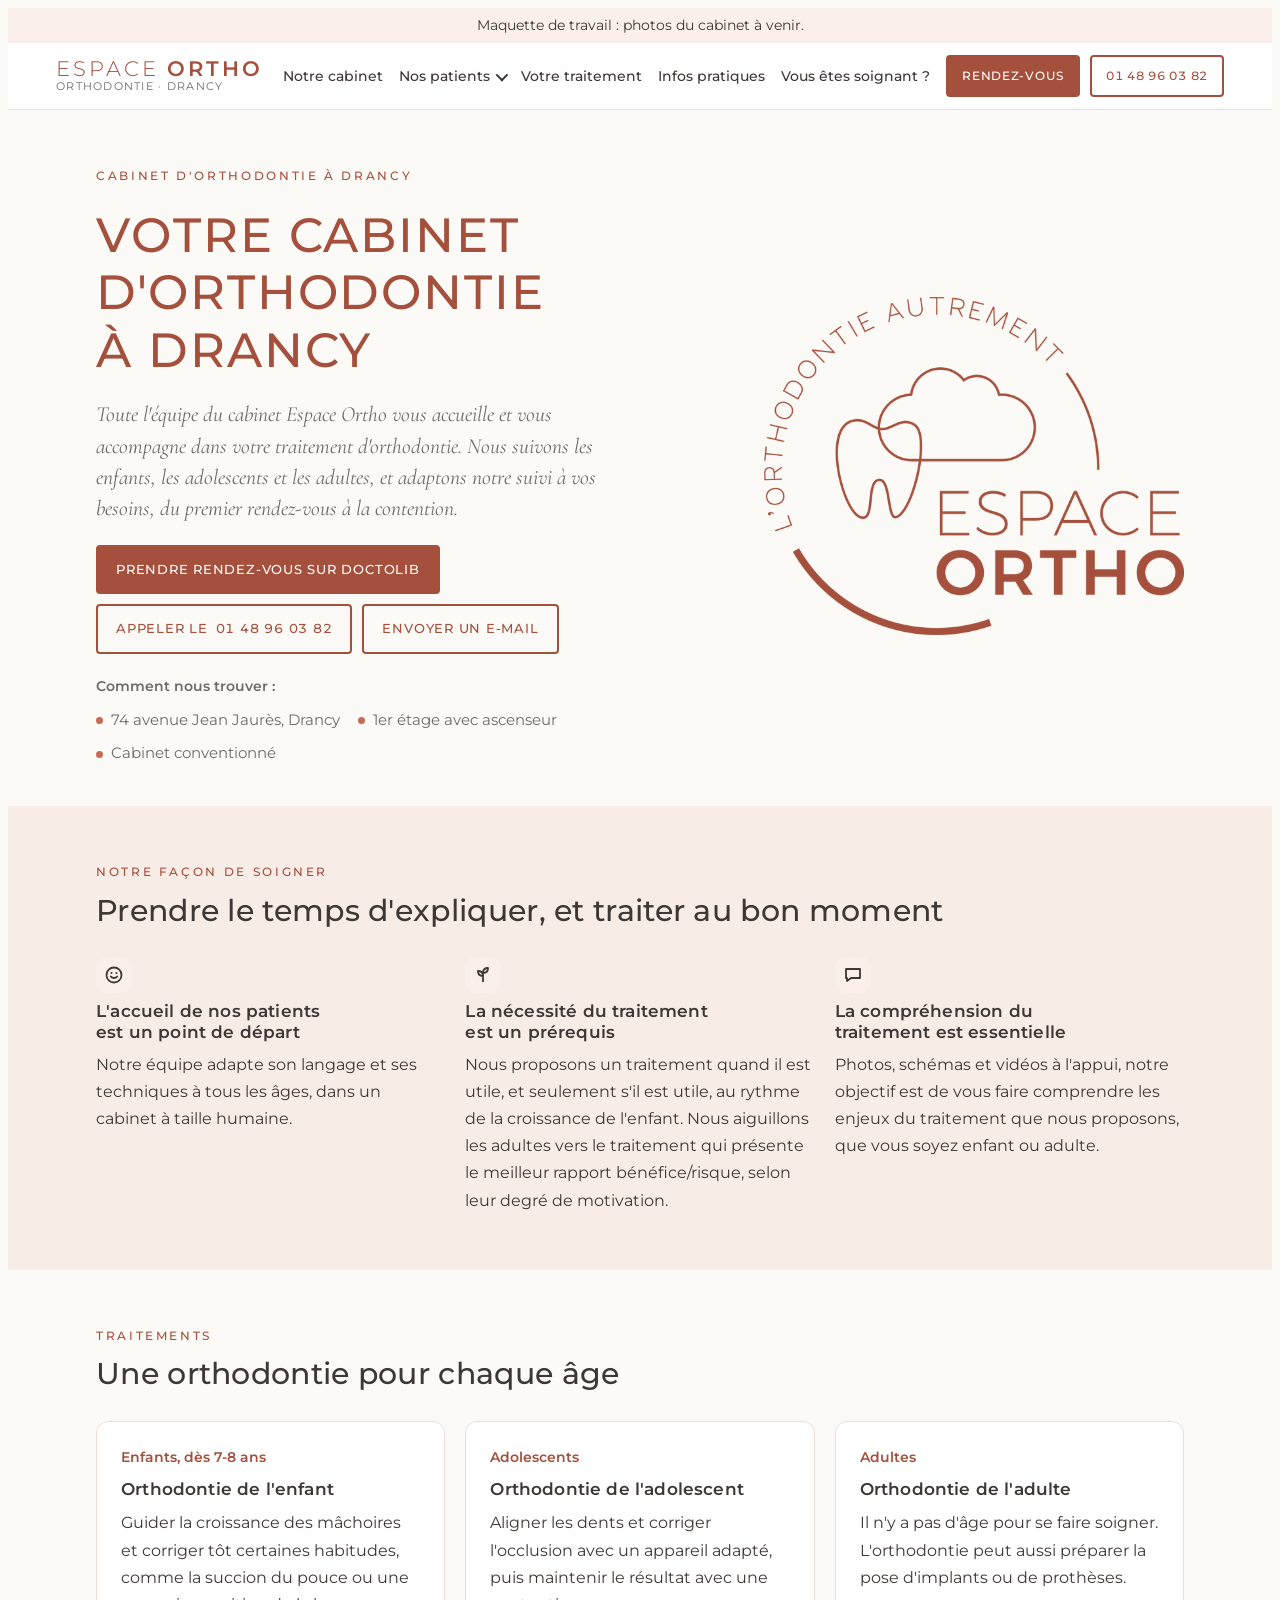
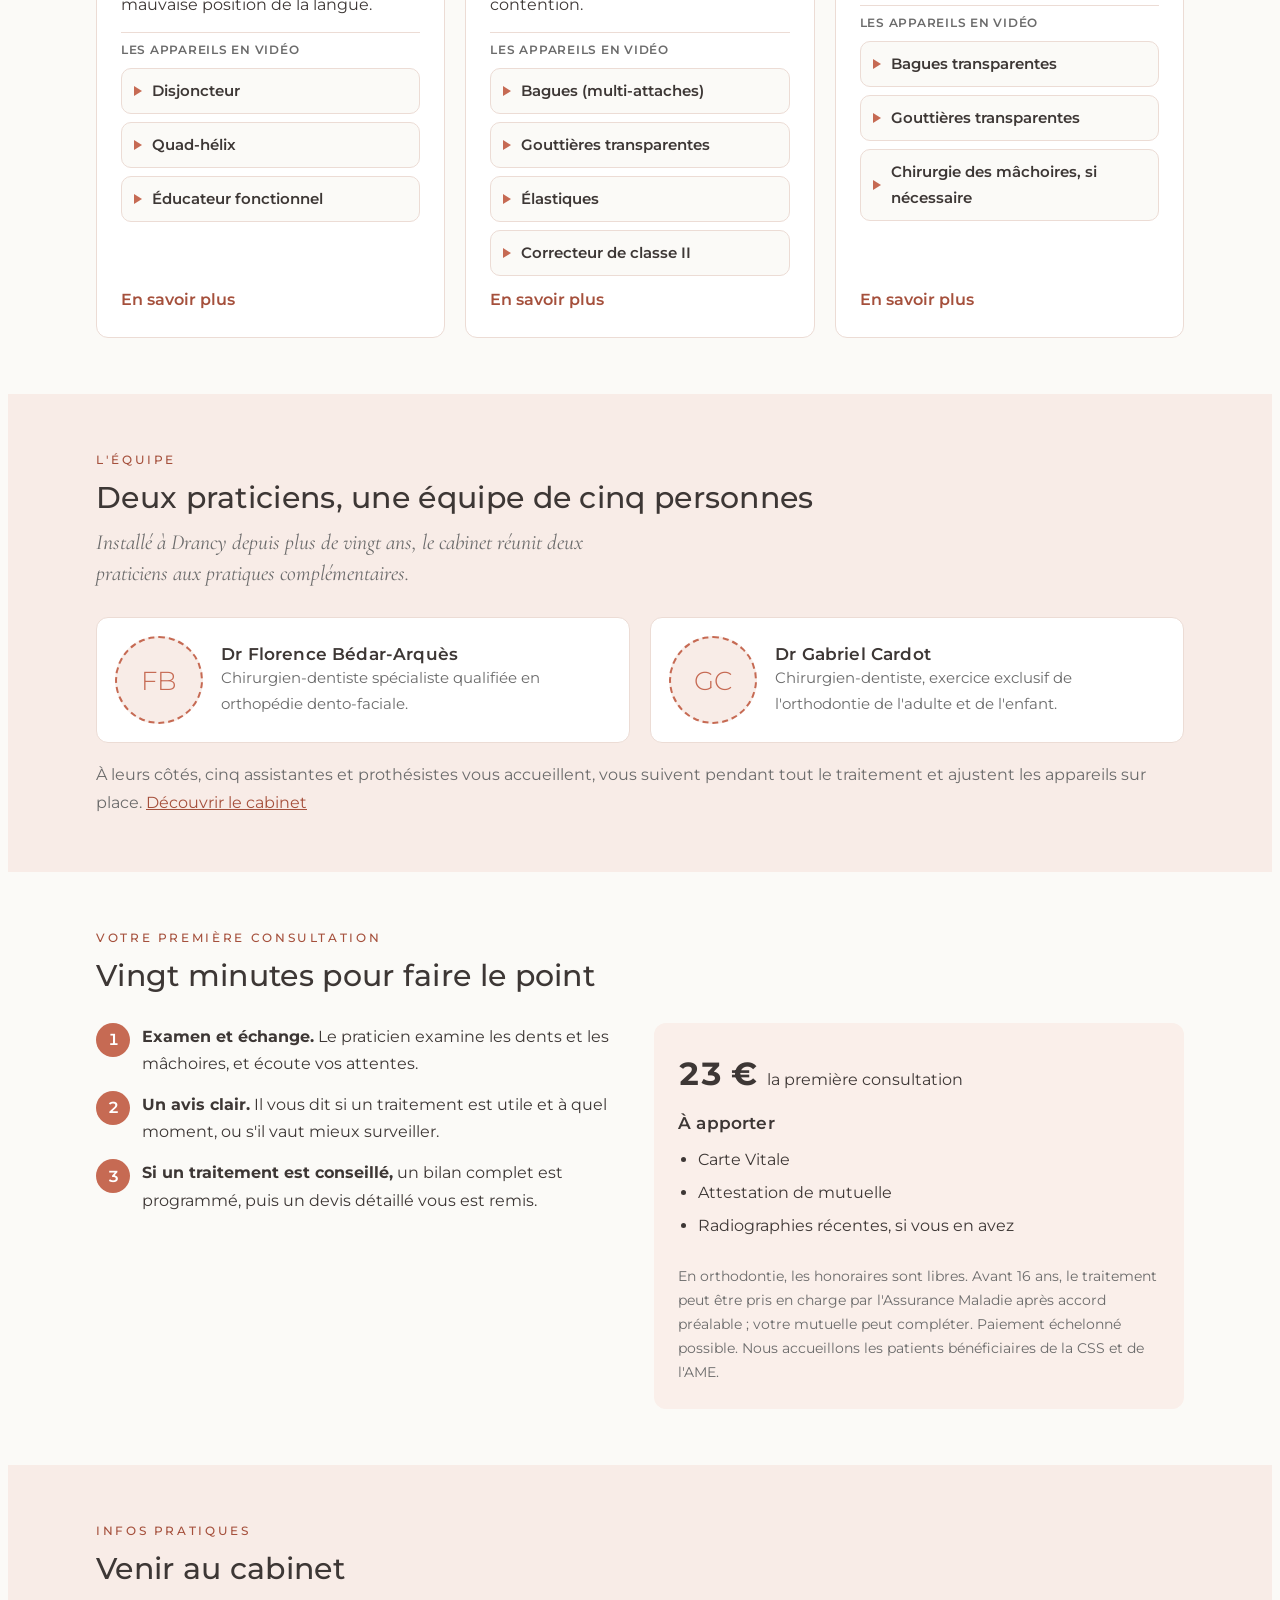
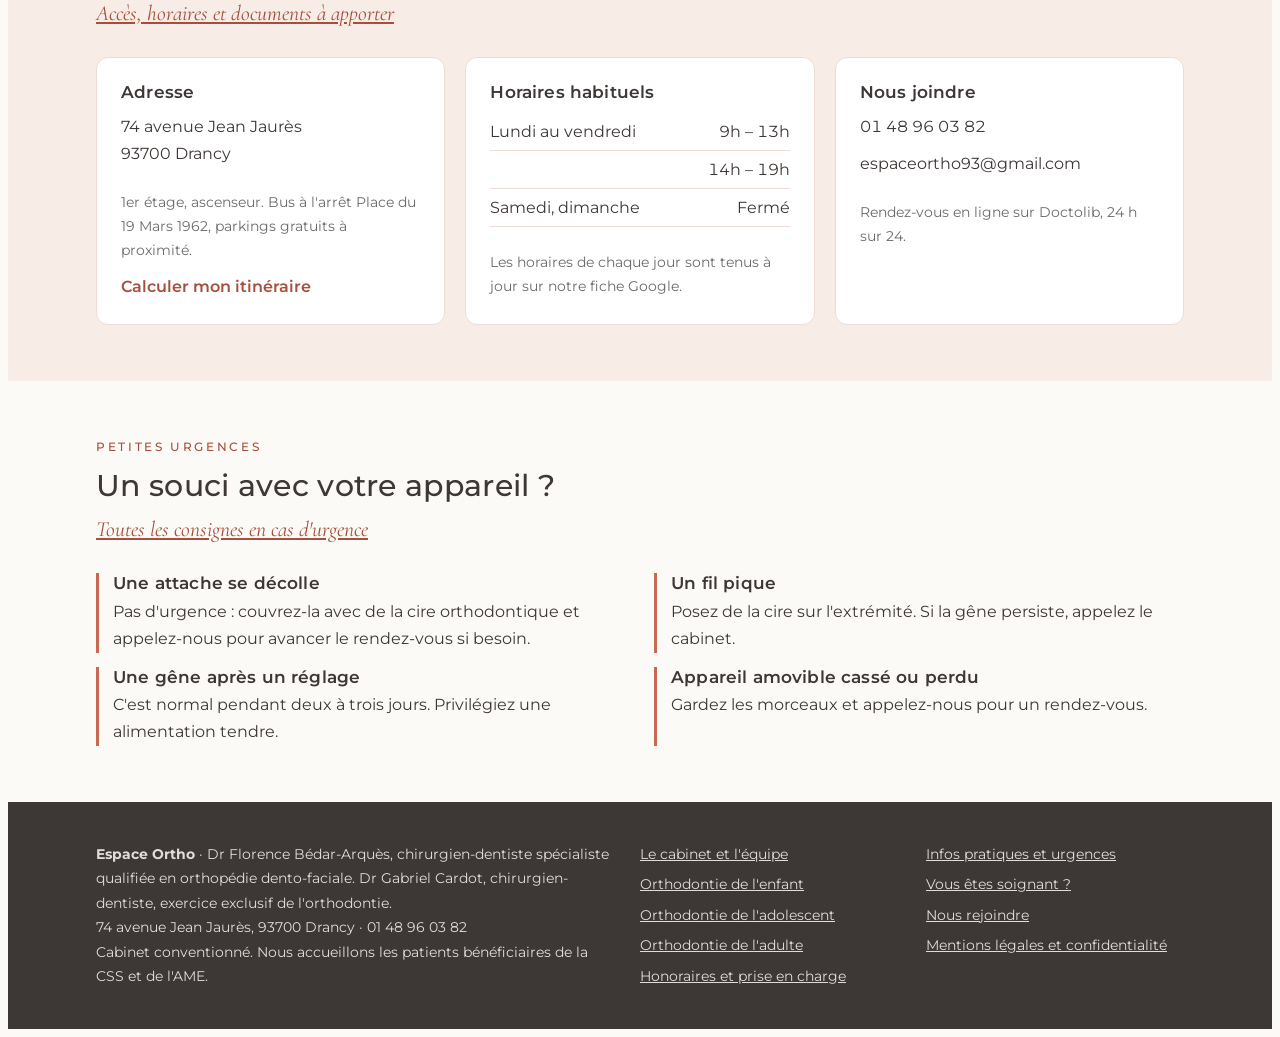
==== index.html @ e3745cfd "Accueil sans aplat de couleur, logo en teinte d'accent Co-Authored-By: Claude Opus 5.5 <noreply@anth" ====
<!doctype html>
<html lang="fr">
<head>
<meta charset="utf-8">
<meta name="robots" content="noindex">
<meta name="viewport" content="width=device-width, initial-scale=1, viewport-fit=cover">
<title>Espace Ortho Drancy</title>
<meta name="claude:viewport-fit-sides" content="cover">
<meta name="description" content="Espace Ortho, cabinet d'orthodontie familial à Drancy : enfants, adolescents et adultes.">
<link rel="preconnect" href="https://fonts.googleapis.com"><link rel="preconnect" href="https://fonts.gstatic.com" crossorigin><link rel="stylesheet" href="https://fonts.googleapis.com/css2?family=Montserrat:wght@300;400;500;600&family=Cormorant+Garamond:ital,wght@0,500;1,400;1,500&display=swap">
<link rel="stylesheet" href="style.css?v=202611261737">
<div class="proto">Maquette de travail : photos du cabinet à venir.</div>
<header class="site">
  <div class="wrap">
    <a class="brand" href="index.html" aria-label="Espace Ortho, accueil"><span class="wordmark"><span class="wm1">Espace</span> <span class="wm2">Ortho</span></span><small>Orthodontie · Drancy</small></a>
    <nav class="main" aria-label="Navigation principale"><a href="cabinet.html">Notre cabinet</a><details class="dd"><summary>Nos patients</summary><div class="dd-menu"><a href="enfants.html">Enfants</a><a href="adolescents.html">Adolescents</a><a href="adultes.html">Adultes</a></div></details><a href="votre-traitement.html">Votre traitement</a><a href="infos-pratiques.html">Infos pratiques</a><a href="correspondants.html">Vous êtes soignant ?</a></nav>
    <div class="actions">
      <a class="btn primary sm" href="https://www.doctolib.fr/orthodontiste/drancy/florence-bedar-arques" target="_blank" rel="noopener">Rendez-vous</a>
      <a class="btn ghost sm" href="tel:+33148960382"><span class="num">01 48 96 03 82</span></a>
    </div>
    <details class="burger"><summary aria-label="Menu">Menu</summary><nav aria-label="Menu mobile"><a href="cabinet.html">Notre cabinet</a><span class="mgroup">Nos patients</span><a href="enfants.html" class="msub">Enfants</a><a href="adolescents.html" class="msub">Adolescents</a><a href="adultes.html" class="msub">Adultes</a><a href="votre-traitement.html">Votre traitement</a><a href="infos-pratiques.html">Infos pratiques</a><a href="correspondants.html">Vous êtes soignant ?</a></nav></details>
  </div>
</header>
<div class="mobilebar">
  <a class="btn primary sm" href="https://www.doctolib.fr/orthodontiste/drancy/florence-bedar-arques" target="_blank" rel="noopener">Rendez-vous</a>
  <a class="btn ghost sm" href="tel:+33148960382">Appeler</a>
  <a class="btn ghost sm" href="mailto:espaceortho93@gmail.com">E-mail</a>
</div>
<main id="accueil">
  <section class="hero">
    <div class="wrap">
      <div class="hero-text">
        <span class="eyebrow">Cabinet d'orthodontie à Drancy</span>
        <h1>Votre cabinet d'orthodontie à Drancy</h1>
        <p class="lead">Toute l'équipe du cabinet Espace Ortho vous accueille et vous accompagne dans votre traitement d'orthodontie. Nous suivons les enfants, les adolescents et les adultes, et adaptons notre suivi à vos besoins, du premier rendez-vous à la contention.</p>
        <div class="actions">
          <a class="btn primary" href="https://www.doctolib.fr/orthodontiste/drancy/florence-bedar-arques" target="_blank" rel="noopener">Prendre rendez-vous sur Doctolib</a>
          <a class="btn ghost" href="tel:+33148960382">Appeler le <span class="num">01 48 96 03 82</span></a>
          <a class="btn ghost" href="mailto:espaceortho93@gmail.com">Envoyer un e-mail</a>
        </div>
        <p class="facts-label">Comment nous trouver :</p>
        <ul class="facts">
          <li>74 avenue Jean Jaurès, Drancy</li>
          <li>1er étage avec ascenseur</li>
          <li>Cabinet conventionné</li>
        </ul>
      </div>
      <div class="hero-logo" role="img" aria-label="Logo Espace Ortho, l'orthodontie autrement"></div>
    </div>
  </section>

  <section class="band tint" id="cabinet">
    <div class="wrap">
      <div class="head">
        <span class="eyebrow">Notre façon de soigner</span>
        <h2>Prendre le temps d'expliquer, et traiter au bon moment</h2>
      </div>
      <div class="grid3">
        <div class="point">
          <div class="mark" aria-hidden="true"><svg width="20" height="20" viewBox="0 0 20 20"><circle cx="10" cy="10" r="7.5" fill="none" stroke="currentColor" stroke-width="1.8"/><path d="M6.8 11.5c1.6 2 4.8 2 6.4 0" fill="none" stroke="currentColor" stroke-width="1.8" stroke-linecap="round"/><circle cx="7.5" cy="8" r="1" fill="currentColor"/><circle cx="12.5" cy="8" r="1" fill="currentColor"/></svg></div>
          <h3>L'accueil de nos patients est un point de départ</h3>
          <p>Notre équipe adapte son langage et ses techniques à tous les âges, dans un cabinet à taille humaine.</p>
        </div>
        <div class="point">
          <div class="mark" aria-hidden="true"><svg width="20" height="20" viewBox="0 0 20 20"><path d="M10 17V8M10 8c0-3 2-5 5-5 0 3-2 5-5 5zM10 11c0-3-2-5-5-5 0 3 2 5 5 5z" fill="none" stroke="currentColor" stroke-width="1.8" stroke-linejoin="round"/></svg></div>
          <h3>La nécessité du traitement est un prérequis</h3>
          <p>Nous proposons un traitement quand il est utile, et seulement s'il est utile, au rythme de la croissance de l'enfant. Nous aiguillons les adultes vers le traitement qui présente le meilleur rapport bénéfice/risque, selon leur degré de motivation.</p>
        </div>
        <div class="point">
          <div class="mark" aria-hidden="true"><svg width="20" height="20" viewBox="0 0 20 20"><path d="M3 4h14v9H8l-4 3v-3H3z" fill="none" stroke="currentColor" stroke-width="1.8" stroke-linejoin="round"/></svg></div>
          <h3>La compréhension du traitement est essentielle</h3>
          <p>Photos, schémas et vidéos à l'appui, notre objectif est de vous faire comprendre les enjeux du traitement que nous proposons, que vous soyez enfant ou adulte.</p>
        </div>
      </div>
    </div>
  </section>

  <section class="band" id="traitements">
    <div class="wrap">
      <div class="head">
        <span class="eyebrow">Traitements</span>
        <h2>Une orthodontie pour chaque âge</h2>
      </div>
      <div class="grid3">
        <article class="card">
          <span class="age">Enfants, dès 7-8 ans</span>
          <h3>Orthodontie de l'enfant</h3>
          <p>Guider la croissance des mâchoires et corriger tôt certaines habitudes, comme la succion du pouce ou une mauvaise position de la langue.</p>
          <div class="devices">
            <span class="dev-label">Les appareils en vidéo</span>
            <details><summary>Disjoncteur</summary><div class="dev-body"><p>Fixé sur les molaires, il élargit la mâchoire supérieure en quelques semaines d'activation, puis reste en place quelques mois pour stabiliser le résultat.</p><a class="video" href="https://www.youtube.com/watch?v=HlTmbpznaSA" target="_blank" rel="noopener"><span>▶</span>Le disjoncteur</a></div></details>
            <details><summary>Quad-hélix</summary><div class="dev-body"><p>Un ressort fixé au palais qui élargit progressivement l'arcade supérieure. Plus doux qu'un disjoncteur, il est réactivé lors des rendez-vous de contrôle.</p><a class="video" href="https://www.youtube.com/watch?v=5AF26Nyr0gA" target="_blank" rel="noopener"><span>▶</span>Le quad-hélix</a></div></details>
            <details><summary>Éducateur fonctionnel</summary><div class="dev-body"><p>Une gouttière souple portée la nuit et quelques heures le jour. Elle aide à corriger la position de la langue, la respiration et la déglutition pendant la croissance.</p><a class="video" href="https://www.youtube.com/watch?v=DYmv4oxyeEY" target="_blank" rel="noopener"><span>▶</span>L'éducateur fonctionnel</a></div></details>
          </div>
          <a class="more" href="enfants.html">En savoir plus</a>
        </article>
        <article class="card">
          <span class="age">Adolescents</span>
          <h3>Orthodontie de l'adolescent</h3>
          <p>Aligner les dents et corriger l'occlusion avec un appareil adapté, puis maintenir le résultat avec une contention.</p>
          <div class="devices">
            <span class="dev-label">Les appareils en vidéo</span>
            <details><summary>Bagues (multi-attaches)</summary><div class="dev-body"><p>De petites attaches collées sur les dents, reliées par un fil changé au fil du traitement. Contrôles toutes les 5 à 8 semaines environ.</p><a class="video" href="https://www.youtube.com/watch?v=93daBy2lxCc" target="_blank" rel="noopener"><span>▶</span>La fermeture des espaces</a></div></details>
            <details><summary>Gouttières transparentes</summary><div class="dev-body"><p>Une série de gouttières sur mesure, changées régulièrement, qui déplacent les dents par petites étapes. Elles se portent environ 22 heures par jour.</p><a class="video" href="https://www.youtube.com/watch?v=yfFXcV0tWP8" target="_blank" rel="noopener"><span>▶</span>Les gouttières transparentes</a></div></details>
            <details><summary>Élastiques</summary><div class="dev-body"><p>Accrochés entre le haut et le bas, ils corrigent le décalage entre les deux mâchoires. Leur efficacité dépend du port régulier, jour et nuit.</p><a class="video" href="https://www.youtube.com/watch?v=R3udWHsPAuU" target="_blank" rel="noopener"><span>▶</span>Élastiques de classe II</a></div></details>
            <details><summary>Correcteur de classe II</summary><div class="dev-body"><p>Collé de la canine à la molaire sur chaque côté et associé à des élastiques, il recule les dents du haut pour corriger le décalage avant la pose des bagues.</p><a class="video" href="https://www.youtube.com/watch?v=mUcmUGXNcrE" target="_blank" rel="noopener"><span>▶</span>Le correcteur de classe II</a></div></details>
          </div>
          <a class="more" href="adolescents.html">En savoir plus</a>
        </article>
        <article class="card">
          <span class="age">Adultes</span>
          <h3>Orthodontie de l'adulte</h3>
          <p>Il n'y a pas d'âge pour se faire soigner. L'orthodontie peut aussi préparer la pose d'implants ou de prothèses.</p>
          <div class="devices">
            <span class="dev-label">Les appareils en vidéo</span>
            <details><summary>Bagues transparentes</summary><div class="dev-body"><p>Des attaches en céramique de la couleur des dents, qui fonctionnent comme des bagues classiques en restant discrètes.</p></div></details>
            <details><summary>Gouttières transparentes</summary><div class="dev-body"><p>Quasi invisibles et amovibles pour manger et se brosser les dents. Elles demandent un port rigoureux, environ 22 heures par jour.</p><a class="video" href="https://www.youtube.com/watch?v=yfFXcV0tWP8" target="_blank" rel="noopener"><span>▶</span>Les gouttières transparentes</a></div></details>
            <details><summary>Chirurgie des mâchoires, si nécessaire</summary><div class="dev-body"><p>Quand le décalage entre les mâchoires est important, l'orthodontie prépare puis termine une intervention réalisée par un chirurgien maxillo-facial.</p><div class="vlist"><a class="video sm" href="https://www.youtube.com/watch?v=cr2JaoZwcfk" target="_blank" rel="noopener"><span>▶</span>Avancée mandibulaire</a><a class="video sm" href="https://www.youtube.com/watch?v=8cdRQP7-sz0" target="_blank" rel="noopener"><span>▶</span>Chirurgie bimaxillaire</a><a class="video sm" href="https://www.youtube.com/watch?v=vhm1_tz10oI" target="_blank" rel="noopener"><span>▶</span>Disjonction chirurgicale</a></div></div></details>
          </div>
          <a class="more" href="adultes.html">En savoir plus</a>
        </article>
      </div>
    </div>
  </section>

  <section class="band tint">
    <div class="wrap">
      <div class="head">
        <span class="eyebrow">L'équipe</span>
        <h2>Deux praticiens, une équipe de cinq personnes</h2>
        <p class="lead">Installé à Drancy depuis plus de vingt ans, le cabinet réunit deux praticiens aux pratiques complémentaires.</p>
      </div>
      <div class="team">
        <div class="person">
          <div class="portrait" aria-hidden="true">FB</div>
          <div>
            <h3>Dr Florence Bédar-Arquès</h3>
            <p>Chirurgien-dentiste spécialiste qualifiée en orthopédie dento-faciale.</p>
          </div>
        </div>
        <div class="person">
          <div class="portrait" aria-hidden="true">GC</div>
          <div>
            <h3>Dr Gabriel Cardot</h3>
            <p>Chirurgien-dentiste, exercice exclusif de l'orthodontie de l'adulte et de l'enfant.</p>
          </div>
        </div>
      </div>
      <p class="team-note">À leurs côtés, cinq assistantes et prothésistes vous accueillent, vous suivent pendant tout le traitement et ajustent les appareils sur place. <a href="cabinet.html">Découvrir le cabinet</a></p>
    </div>
  </section>

  <section class="band" id="consultation">
    <div class="wrap">
      <div class="head">
        <span class="eyebrow">Votre première consultation</span>
        <h2>Vingt minutes pour faire le point</h2>
      </div>
      <div class="consult">
        <ol class="steps">
          <li><span>1</span><p><strong>Examen et échange.</strong> Le praticien examine les dents et les mâchoires, et écoute vos attentes.</p></li>
          <li><span>2</span><p><strong>Un avis clair.</strong> Il vous dit si un traitement est utile et à quel moment, ou s'il vaut mieux surveiller.</p></li>
          <li><span>3</span><p><strong>Si un traitement est conseillé,</strong> un bilan complet est programmé, puis un devis détaillé vous est remis.</p></li>
        </ol>
        <div class="bring">
          <div class="price"><strong>23 €</strong><span>la première consultation</span></div>
          <h3>À apporter</h3>
          <ul>
            <li>Carte Vitale</li>
            <li>Attestation de mutuelle</li>
            <li>Radiographies récentes, si vous en avez</li>
          </ul>
          <p class="small">En orthodontie, les honoraires sont libres. Avant 16 ans, le traitement peut être pris en charge par l'Assurance Maladie après accord préalable ; votre mutuelle peut compléter. Paiement échelonné possible. Nous accueillons les patients bénéficiaires de la CSS et de l'AME.</p>
        </div>
      </div>
    </div>
  </section>

  <section class="band tint" id="pratique">
    <div class="wrap">
      <div class="head">
        <span class="eyebrow">Infos pratiques</span>
        <h2>Venir au cabinet</h2><p class="lead"><a href="infos-pratiques.html">Accès, horaires et documents à apporter</a></p>
      </div>
      <div class="info">
        <div class="card">
          <h3>Adresse</h3>
          <p>74 avenue Jean Jaurès<br>93700 Drancy</p>
          <p class="small">1er étage, ascenseur. Bus à l'arrêt Place du 19 Mars 1962, parkings gratuits à proximité.</p>
          <a class="more" href="https://www.google.com/maps/dir/?api=1&destination=74+avenue+Jean+Jaur%C3%A8s+93700+Drancy" target="_blank" rel="noopener">Calculer mon itinéraire</a>
        </div>
        <div class="card">
          <h3>Horaires habituels</h3>
          <table class="hours">
            <tr><td>Lundi au vendredi</td><td>9h – 13h</td></tr>
            <tr><td></td><td>14h – 19h</td></tr>
            <tr><td>Samedi, dimanche</td><td>Fermé</td></tr>
          </table>
          <p class="small">Les horaires de chaque jour sont tenus à jour sur notre fiche Google.</p>
        </div>
        <div class="card">
          <h3>Nous joindre</h3>
          <p class="num" style="font-variant-numeric:tabular-nums">01 48 96 03 82</p>
          <p>espaceortho93@gmail.com</p>
          <p class="small">Rendez-vous en ligne sur Doctolib, 24 h sur 24.</p>
        </div>
      </div>
    </div>
  </section>

  <section class="band" id="urgences">
    <div class="wrap">
      <div class="head">
        <span class="eyebrow">Petites urgences</span>
        <h2>Un souci avec votre appareil ?</h2><p class="lead"><a href="infos-pratiques.html#urgences">Toutes les consignes en cas d'urgence</a></p>
      </div>
      <div class="urg">
        <div><h3>Une attache se décolle</h3><p>Pas d'urgence : couvrez-la avec de la cire orthodontique et appelez-nous pour avancer le rendez-vous si besoin.</p></div>
        <div><h3>Un fil pique</h3><p>Posez de la cire sur l'extrémité. Si la gêne persiste, appelez le cabinet.</p></div>
        <div><h3>Une gêne après un réglage</h3><p>C'est normal pendant deux à trois jours. Privilégiez une alimentation tendre.</p></div>
        <div><h3>Appareil amovible cassé ou perdu</h3><p>Gardez les morceaux et appelez-nous pour un rendez-vous.</p></div>
      </div>
    </div>
  </section>
</main>
<footer>
  <div class="wrap">
    <div>
      <p><strong>Espace Ortho</strong> · Dr Florence Bédar-Arquès, chirurgien-dentiste spécialiste qualifiée en orthopédie dento-faciale. Dr Gabriel Cardot, chirurgien-dentiste, exercice exclusif de l'orthodontie.</p>
      <p>74 avenue Jean Jaurès, 93700 Drancy · 01 48 96 03 82</p>
      <p>Cabinet conventionné. Nous accueillons les patients bénéficiaires de la CSS et de l'AME.</p>
    </div>
    <ul>
      <li><a href="cabinet.html">Le cabinet et l'équipe</a></li>
      <li><a href="enfants.html">Orthodontie de l'enfant</a></li>
      <li><a href="adolescents.html">Orthodontie de l'adolescent</a></li>
      <li><a href="adultes.html">Orthodontie de l'adulte</a></li>
      <li><a href="votre-traitement.html">Honoraires et prise en charge</a></li>
    </ul>
    <ul>
      <li><a href="infos-pratiques.html">Infos pratiques et urgences</a></li>
      <li><a href="correspondants.html">Vous êtes soignant ?</a></li>
      <li><a href="recrutement.html">Nous rejoindre</a></li>
      <li><a href="mentions-legales.html">Mentions légales et confidentialité</a></li>
    </ul>
  </div>
</footer>
<script src="site.js?v=202611261737"></script>

</body>
</html>
---- style.css ----
/* Charte de la carte de visite : blanc cassé, corail Espace Ortho, gris doux ; Montserrat en capitales espacées, Cormorant Garamond en italique ; arcs corail en motif. */
:root{
  --bg:#fbfaf7;          /* blanc cassé de la carte */
  --surface:#ffffff;
  --tint:#f8ece7;        /* corail très pâle */
  --ink:#3d3735;         /* gris chaud */
  --muted:#6b6b6b;
  --line:#ecdcd5;
  --accent:#a5503c;      /* vieux rose, lisible pour les boutons */
  --accent-ink:#ffffff;
  --warm:#c66a53;        /* corail adouci */
  --warm-soft:#faefea;
  --coral:#c66a53;
  --display:"Montserrat", "Avenir Next", "Segoe UI", sans-serif;
  --body:"Montserrat", "Avenir Next", "Segoe UI", sans-serif;
  --serif:"Cormorant Garamond", Georgia, "Times New Roman", serif;
  --radius:12px;
}
@media (prefers-color-scheme: dark){
  :root:not([data-theme="light"]){
    --bg:#1e1a19; --surface:#272221; --tint:#2e2523; --ink:#f1e9e6; --muted:#bdb2ae;
    --line:#3e3431; --accent:#e3957f; --accent-ink:#1e1a19; --warm:#d27a63; --warm-soft:#332825; --coral:#c66a53;
    color-scheme:dark;
  }
}
:root[data-theme="dark"]{
  --bg:#1e1a19; --surface:#272221; --tint:#2e2523; --ink:#f1e9e6; --muted:#bdb2ae;
  --line:#3e3431; --accent:#e3957f; --accent-ink:#1e1a19; --warm:#d27a63; --warm-soft:#332825; --coral:#c66a53;
  color-scheme:dark;
}
*{box-sizing:border-box}
body{background:var(--bg);color:var(--ink);font-family:var(--body);font-size:16px;line-height:1.7}
h1,h2,h3{font-family:var(--display);line-height:1.2;text-wrap:balance;margin:0;font-weight:500;letter-spacing:.01em}
h1{font-size:clamp(1.9rem,4.4vw,3rem);font-weight:500;letter-spacing:.04em;text-transform:uppercase;color:var(--accent)}
h2{font-size:clamp(1.4rem,2.8vw,1.9rem);font-weight:500}
h3{font-size:1.08rem;font-weight:600}
p{margin:0}
a{color:var(--accent)}
a:focus-visible,button:focus-visible{outline:3px solid var(--warm);outline-offset:3px;border-radius:6px}
.wrap{max-width:1120px;margin:0 auto;padding-left:max(16px,env(safe-area-inset-left,0px));padding-right:max(16px,env(safe-area-inset-right,0px))}
.eyebrow{font-size:.75rem;font-weight:500;letter-spacing:.22em;text-transform:uppercase;color:var(--accent)}
.lead{color:var(--muted);font-family:var(--serif);font-style:italic;font-size:1.35rem;line-height:1.45;max-width:58ch}

/* Bandeau maquette */
.proto{background:var(--warm-soft);color:var(--ink);font-size:.85rem;text-align:center;padding-block:6px}

/* En-tête */
body::before{content:"";position:fixed;inset:0 0 auto;height:env(safe-area-inset-top,0px);z-index:10;background:var(--surface)}
header.site{position:sticky;top:env(safe-area-inset-top,0px);z-index:5;background:var(--surface);border-bottom:1px solid var(--line)}
header.site .wrap{display:flex;align-items:center;gap:20px;padding-block:12px;flex-wrap:wrap}
.brand{display:flex;align-items:center;gap:10px;text-decoration:none;color:var(--ink);margin-right:auto}
.brand b{font-family:var(--display);font-size:1.35rem;font-weight:700}
.brand small{display:block;font-size:.75rem;color:var(--muted);line-height:1.2}
nav.main{display:flex;gap:18px;flex-wrap:wrap}
nav.main a{color:var(--ink);text-decoration:none;font-weight:500;font-size:.95rem}
nav.main a:hover{color:var(--accent)}
.actions{display:flex;gap:10px;flex-wrap:wrap}
.btn{display:inline-flex;align-items:center;gap:8px;padding:11px 18px;border-radius:999px;font-weight:600;font-size:.95rem;text-decoration:none;border:2px solid var(--accent);cursor:pointer;font-family:var(--body)}
.btn.primary{background:var(--accent);color:var(--accent-ink)}
.btn.ghost{background:transparent;color:var(--accent)}
.btn .num{font-variant-numeric:tabular-nums}
.btn.sm{padding:8px 14px;font-size:.88rem}
@media (max-width:1060px){nav.main{display:none}}
.mobilebar{display:none}
@media (max-width:560px){
  header.site .actions{display:none}
  .mobilebar{display:flex;gap:10px;position:fixed;left:0;right:0;bottom:0;z-index:6;background:var(--surface);border-top:1px solid var(--line);
    padding-top:10px;padding-bottom:calc(10px + env(safe-area-inset-bottom,0px));
    padding-left:max(16px,env(safe-area-inset-left,0px));padding-right:max(16px,env(safe-area-inset-right,0px))}
  .mobilebar .btn{flex:1;justify-content:center}
  footer{padding-bottom:110px}
}

/* Héros */
.hero{padding-block:56px 40px}
.hero .wrap{display:grid;grid-template-columns:1.1fr .9fr;gap:40px;align-items:center}
.hero-text{display:flex;flex-direction:column;gap:20px;min-width:0}
.facts{display:flex;flex-wrap:wrap;gap:8px 18px;color:var(--muted);font-size:.95rem;list-style:none;padding:0;margin:0}
.facts li::before{content:"";display:inline-block;width:7px;height:7px;border-radius:50%;background:var(--warm);margin-right:8px;vertical-align:middle}
.arch{width:100%;max-width:460px;justify-self:center;aspect-ratio:1/1}
@media (max-width:800px){.hero .wrap{grid-template-columns:1fr}.arch{max-width:300px}}

/* Sections */
section.band{padding-block:56px}
section.band.tint{background:var(--tint)}
.head{display:flex;flex-direction:column;gap:10px;margin-bottom:28px}
.grid3{display:grid;grid-template-columns:repeat(3,1fr);gap:20px}
@media (max-width:820px){.grid3{grid-template-columns:1fr}}
.point{display:flex;flex-direction:column;gap:8px;min-width:0}
.point .mark{width:36px;height:36px;border-radius:10px;background:var(--warm-soft);display:grid;place-items:center;color:var(--ink)}
.card{background:var(--surface);border:1px solid var(--line);border-radius:var(--radius);padding:24px;display:flex;flex-direction:column;gap:10px;min-width:0}
.card .age{font-size:.85rem;font-weight:600;color:var(--accent)}
.card a.more{margin-top:auto;font-weight:600;text-decoration:none}
.devices{display:flex;flex-direction:column;gap:8px;padding-top:6px;border-top:1px solid var(--line);margin-top:4px}
.dev-label{font-size:.78rem;font-weight:600;letter-spacing:.06em;text-transform:uppercase;color:var(--muted)}
.devices details{border:1px solid var(--line);border-radius:10px;background:var(--bg)}
.devices summary{cursor:pointer;list-style:none;display:flex;align-items:center;gap:10px;padding:9px 12px;font-weight:600;font-size:.95rem}
.devices summary::-webkit-details-marker{display:none}
.devices summary::before{content:"";flex:none;width:0;height:0;border-left:8px solid var(--accent);border-top:5px solid transparent;border-bottom:5px solid transparent;transition:transform .2s}
.devices details[open] summary::before{transform:rotate(90deg)}
.dev-body{padding:0 12px 12px;display:flex;flex-direction:column;gap:10px;font-size:.93rem}
.video{aspect-ratio:16/9;max-width:100%;border-radius:8px;background:var(--tint);border:1px dashed var(--line);display:grid;place-items:center;align-content:center;gap:4px;color:var(--muted);font-size:.85rem;text-align:center}
.video span{font-size:1.6rem;color:var(--accent)}
a.video{text-decoration:none;color:var(--ink);font-weight:600;border-style:solid}
a.video:hover{border-color:var(--accent)}
.vlist{display:grid;grid-template-columns:repeat(auto-fit,minmax(110px,1fr));gap:8px}
.video.sm{aspect-ratio:4/3;font-size:.8rem;padding:6px}
.video.sm span{font-size:1.2rem}
.card a.more:hover{text-decoration:underline}

/* Équipe */
.team{display:grid;grid-template-columns:repeat(2,1fr);gap:20px}
@media (max-width:700px){.team{grid-template-columns:1fr}}
.person{display:flex;gap:18px;align-items:center;background:var(--surface);border:1px solid var(--line);border-radius:var(--radius);padding:18px}
.portrait{flex:none;width:88px;height:88px;border-radius:50%;background:var(--tint);display:grid;place-items:center;font-family:var(--display);font-size:1.6rem;color:var(--accent);border:2px dashed var(--line)}
.person div{min-width:0}
.person p{color:var(--muted);font-size:.95rem}
.team-note{margin-top:18px;color:var(--muted)}

/* Première consultation */
.consult{display:grid;grid-template-columns:1fr 1fr;gap:28px;align-items:start}
@media (max-width:820px){.consult{grid-template-columns:1fr}}
.steps{list-style:none;margin:0;padding:0;display:flex;flex-direction:column;gap:14px}
.steps li{display:grid;grid-template-columns:34px 1fr;gap:12px}
.steps li span{width:34px;height:34px;border-radius:50%;background:var(--accent);color:var(--accent-ink);display:grid;place-items:center;font-weight:600;font-variant-numeric:tabular-nums}
.bring{background:var(--warm-soft);border-radius:var(--radius);padding:24px;display:flex;flex-direction:column;gap:12px}
.bring ul{margin:0;padding-left:20px;display:flex;flex-direction:column;gap:6px}
.price{display:flex;align-items:baseline;gap:10px;flex-wrap:wrap}
.price strong{font-family:var(--display);font-size:2rem;font-variant-numeric:tabular-nums}

/* Infos pratiques */
.info{display:grid;grid-template-columns:repeat(3,1fr);gap:20px}
@media (max-width:820px){.info{grid-template-columns:1fr}}
.hours{width:100%;border-collapse:collapse;font-variant-numeric:tabular-nums}
.hours td{padding:5px 0;border-bottom:1px solid var(--line)}
.hours td:last-child{text-align:right}
.small{font-size:.88rem;color:var(--muted)}

/* Urgences */
.urg{display:grid;grid-template-columns:repeat(2,1fr);gap:14px 28px}
@media (max-width:700px){.urg{grid-template-columns:1fr}}
.urg div{display:flex;flex-direction:column;gap:4px;padding-left:14px;border-left:3px solid var(--warm)}

/* Pied de page */
footer{background:var(--ink);color:var(--bg);padding-block:40px}
footer .wrap{display:grid;grid-template-columns:2fr 1fr 1fr;gap:28px}
footer a{color:var(--bg)}
footer p,footer li{font-size:.9rem;opacity:.85}
footer ul{list-style:none;margin:0;padding:0;display:flex;flex-direction:column;gap:6px}
@media (max-width:760px){footer .wrap{grid-template-columns:1fr}}

@media (prefers-reduced-motion:no-preference){
  .bracket{animation:pop .6s ease-out both}
  @keyframes pop{from{transform:scale(.6);opacity:.3}to{transform:scale(1);opacity:1}}
}

/* --- Pages intérieures --- */
html{scroll-behavior:smooth}
nav.main{gap:16px}
header.site .wrap{max-width:1200px}
@media (max-width:1180px){nav.main{display:none}.burger{display:block}}
nav.main a{font-size:.9rem}
header.site .wrap{gap:16px}
@media (max-width:1200px) and (min-width:1061px){nav.main a{font-size:.85rem}nav.main{gap:10px}}
nav.main a[aria-current="page"]{color:var(--accent);text-decoration:underline;text-underline-offset:6px}
.burger{display:none;position:relative}
.burger summary{list-style:none;cursor:pointer;font-weight:600;padding:8px 14px;border:1px solid var(--line);border-radius:999px}
.burger summary::-webkit-details-marker{display:none}
.burger nav{position:absolute;right:0;top:calc(100% + 8px);background:var(--surface);border:1px solid var(--line);border-radius:12px;padding:10px;display:flex;flex-direction:column;min-width:230px;box-shadow:0 10px 30px rgba(0,0,0,.12)}
.burger nav a{padding:9px 10px;color:var(--ink);text-decoration:none;border-radius:8px}
.burger nav a:hover,.burger nav a[aria-current="page"]{background:var(--tint)}
@media (max-width:1060px){.burger{display:block}}
.phero{padding-block:44px 36px;background:linear-gradient(180deg,var(--tint),var(--bg))}
.phero .wrap{display:flex;flex-direction:column;gap:14px}
.crumb{font-size:.88rem;color:var(--muted)}
.crumb a{color:var(--muted)}
.signs{list-style:none;margin:0;padding:0;display:grid;grid-template-columns:repeat(2,1fr);gap:10px 28px}
@media (max-width:760px){.signs{grid-template-columns:1fr}}
.signs li{position:relative;padding-left:26px}
.signs li::before{content:"";position:absolute;left:0;top:.55em;width:12px;height:12px;border-radius:3px;background:var(--warm)}
.signs.check li::before{background:var(--accent);border-radius:50%}
.small{margin-top:14px}
.devgrid{display:grid;grid-template-columns:repeat(auto-fit,minmax(250px,1fr));gap:20px}
.dev-card{background:var(--surface);border:1px solid var(--line);border-radius:var(--radius);padding:20px;display:flex;flex-direction:column;gap:14px;min-width:0}
.dev-text{display:flex;flex-direction:column;gap:6px}
.dev-card .video{margin-top:auto}
.vlist.wide{grid-template-columns:repeat(auto-fit,minmax(180px,1fr));max-width:720px}
.faq{display:flex;flex-direction:column;gap:10px;max-width:780px}
.faq details{background:var(--surface);border:1px solid var(--line);border-radius:12px}
.faq summary{cursor:pointer;padding:14px 16px;font-weight:600;list-style:none}
.faq summary::-webkit-details-marker{display:none}
.faq summary::after{content:"+";float:right;color:var(--accent);font-size:1.2rem;line-height:1}
.faq details[open] summary::after{content:"–"}
.faq p{padding:0 16px 16px;color:var(--muted)}
.gallery{display:grid;grid-template-columns:repeat(4,1fr);gap:14px}
@media (max-width:760px){.gallery{grid-template-columns:repeat(2,1fr)}}
.ph{aspect-ratio:4/3;max-width:100%;border-radius:12px;background:var(--tint);border:1px dashed var(--line);display:grid;place-items:center;color:var(--muted);font-size:.9rem}
.todo{color:var(--muted);font-size:.85rem;font-style:italic;background:var(--warm-soft);border-radius:6px;padding:2px 8px;display:inline-block;margin-top:6px}
.timeline{list-style:none;margin:0;padding:0;display:flex;flex-direction:column;gap:0;max-width:760px}
.timeline li{display:grid;grid-template-columns:44px 1fr;gap:16px;padding-bottom:24px;position:relative}
.timeline li:not(:last-child)::before{content:"";position:absolute;left:21px;top:44px;bottom:0;width:2px;background:var(--line)}
.timeline li>span{width:44px;height:44px;border-radius:50%;background:var(--accent);color:var(--accent-ink);display:grid;place-items:center;font-weight:600;font-variant-numeric:tabular-nums}
.timeline li div{display:flex;flex-direction:column;gap:4px;padding-top:8px;min-width:0}
.timeline p{color:var(--muted)}
.fees{display:grid;grid-template-columns:220px 1fr;gap:28px;align-items:start}
@media (max-width:760px){.fees{grid-template-columns:1fr}}
.fee-main{background:var(--warm-soft);border-radius:var(--radius);padding:24px;display:flex;flex-direction:column;gap:4px}
.fee-main strong{font-family:var(--display);font-size:2.4rem;font-variant-numeric:tabular-nums}
.prose{display:flex;flex-direction:column;gap:12px;max-width:68ch}
.prose h3{margin-top:10px}
.cta{background:var(--ink);color:var(--bg)}
.cta h2{color:var(--bg)}
.info.two{grid-template-columns:repeat(2,1fr)}
@media (max-width:820px){.info.two{grid-template-columns:1fr}}
.dd{position:relative}
.dd summary{list-style:none;cursor:pointer;font-weight:500;font-size:.9rem;color:var(--ink);display:flex;align-items:center;gap:6px}
.dd summary::-webkit-details-marker{display:none}
.dd summary::after{content:"";width:7px;height:7px;border-right:2px solid currentColor;border-bottom:2px solid currentColor;transform:rotate(45deg) translateY(-2px);transition:transform .2s}
.dd[open] summary::after{transform:rotate(-135deg) translateY(-1px)}
.dd summary.on,.dd summary:hover{color:var(--accent)}
.dd-menu{position:absolute;left:-12px;top:calc(100% + 12px);background:var(--surface);border:1px solid var(--line);border-radius:12px;padding:8px;display:flex;flex-direction:column;min-width:190px;box-shadow:0 10px 30px rgba(0,0,0,.12);z-index:8}
.dd-menu a{padding:9px 12px;border-radius:8px;text-decoration:none;color:var(--ink)}
.dd-menu a:hover,.dd-menu a[aria-current="page"]{background:var(--tint);color:var(--accent)}
nav.main{align-items:center}
.mgroup{padding:10px 10px 2px;font-size:.75rem;font-weight:600;letter-spacing:.06em;text-transform:uppercase;color:var(--muted)}
.burger nav a.msub{padding-left:22px}
.btn.itin{align-self:flex-start;margin-top:4px}
.facts-label{font-size:.9rem;font-weight:600;color:var(--muted);margin-bottom:-12px}
.cta-in{display:flex;flex-wrap:wrap;gap:20px;align-items:center;justify-content:space-between}
.cta-in>div:first-child{display:flex;flex-direction:column;gap:6px;min-width:0}
.cta .btn.primary{background:var(--warm);border-color:var(--warm);color:#1d3b44}
.cta .btn.ghost{color:var(--bg);border-color:var(--bg)}

/* --- Charte carte de visite --- */
.brand{flex-direction:column;align-items:flex-start;gap:0}
.wordmark{font-family:var(--display);text-transform:uppercase;color:var(--accent);font-size:1.3rem;line-height:1.1;letter-spacing:.14em}
.wm1{font-weight:300} .wm2{font-weight:600}
.brand small{letter-spacing:.12em;text-transform:uppercase;font-size:.66rem}
.btn{border-radius:4px;letter-spacing:.06em;font-weight:500;text-transform:uppercase;font-size:.8rem;padding:12px 18px}
.btn.sm{font-size:.74rem;padding:9px 14px}
.hero{position:relative;overflow:hidden}
.hero .wrap{position:relative;z-index:1}
.hero{background:var(--bg)}
.hero .wrap{grid-template-columns:1.15fr .85fr;gap:72px}
.hero-text{max-width:560px}
.hero-logo{position:relative;justify-self:end;width:100%;max-width:420px}
.hero-logo{aspect-ratio:1989/1600;background:var(--accent);-webkit-mask:url(logo-blanc-640.png) center/contain no-repeat;mask:url(logo-blanc-640.png) center/contain no-repeat}
@media (max-width:800px){
 .hero{padding-bottom:48px}
 .hero .wrap{grid-template-columns:1fr;gap:56px}
 .hero-text{max-width:none}
 .hero-logo{max-width:270px;justify-self:center}
}
.phero{position:relative;overflow:hidden;background:linear-gradient(180deg,var(--tint),var(--bg))}
.phero::after{content:"";position:absolute;right:-30px;bottom:-40px;width:300px;height:175px;background:url("data:image/svg+xml,%3Csvg xmlns='http://www.w3.org/2000/svg' viewBox='0 0 380 220'%3E%3Cpath d='M0 220 A300 300 0 0 1 180 0' fill='none' stroke='%23c66a53' stroke-width='14'/%3E%3Cpath d='M180 0 A300 300 0 0 1 380 90' fill='none' stroke='%23c66a53' stroke-width='3'/%3E%3C/svg%3E") no-repeat;background-size:contain;pointer-events:none;opacity:.85}
.phero .wrap{position:relative;z-index:1}
.cta{background:var(--warm-soft);color:var(--ink)}
.cta h2{color:var(--accent)}
.cta .btn.primary{background:var(--accent);border-color:var(--accent);color:var(--accent-ink)}
.cta .btn.ghost{color:var(--accent);border-color:var(--accent)}
.facts li::before{background:var(--warm)}
.portrait{border-color:var(--warm);color:var(--warm);font-family:var(--display);font-weight:300}
.devices summary::before{border-left-color:var(--warm)}
.timeline li>span,.steps li span{background:var(--warm);color:#fff}
.signs li::before{background:var(--warm)}
.signs.check li::before{background:var(--accent)}
footer{background:#3d3735;color:#fbfaf7}
footer a{color:#fbfaf7}
.mobilebar .btn{padding:9px 8px}
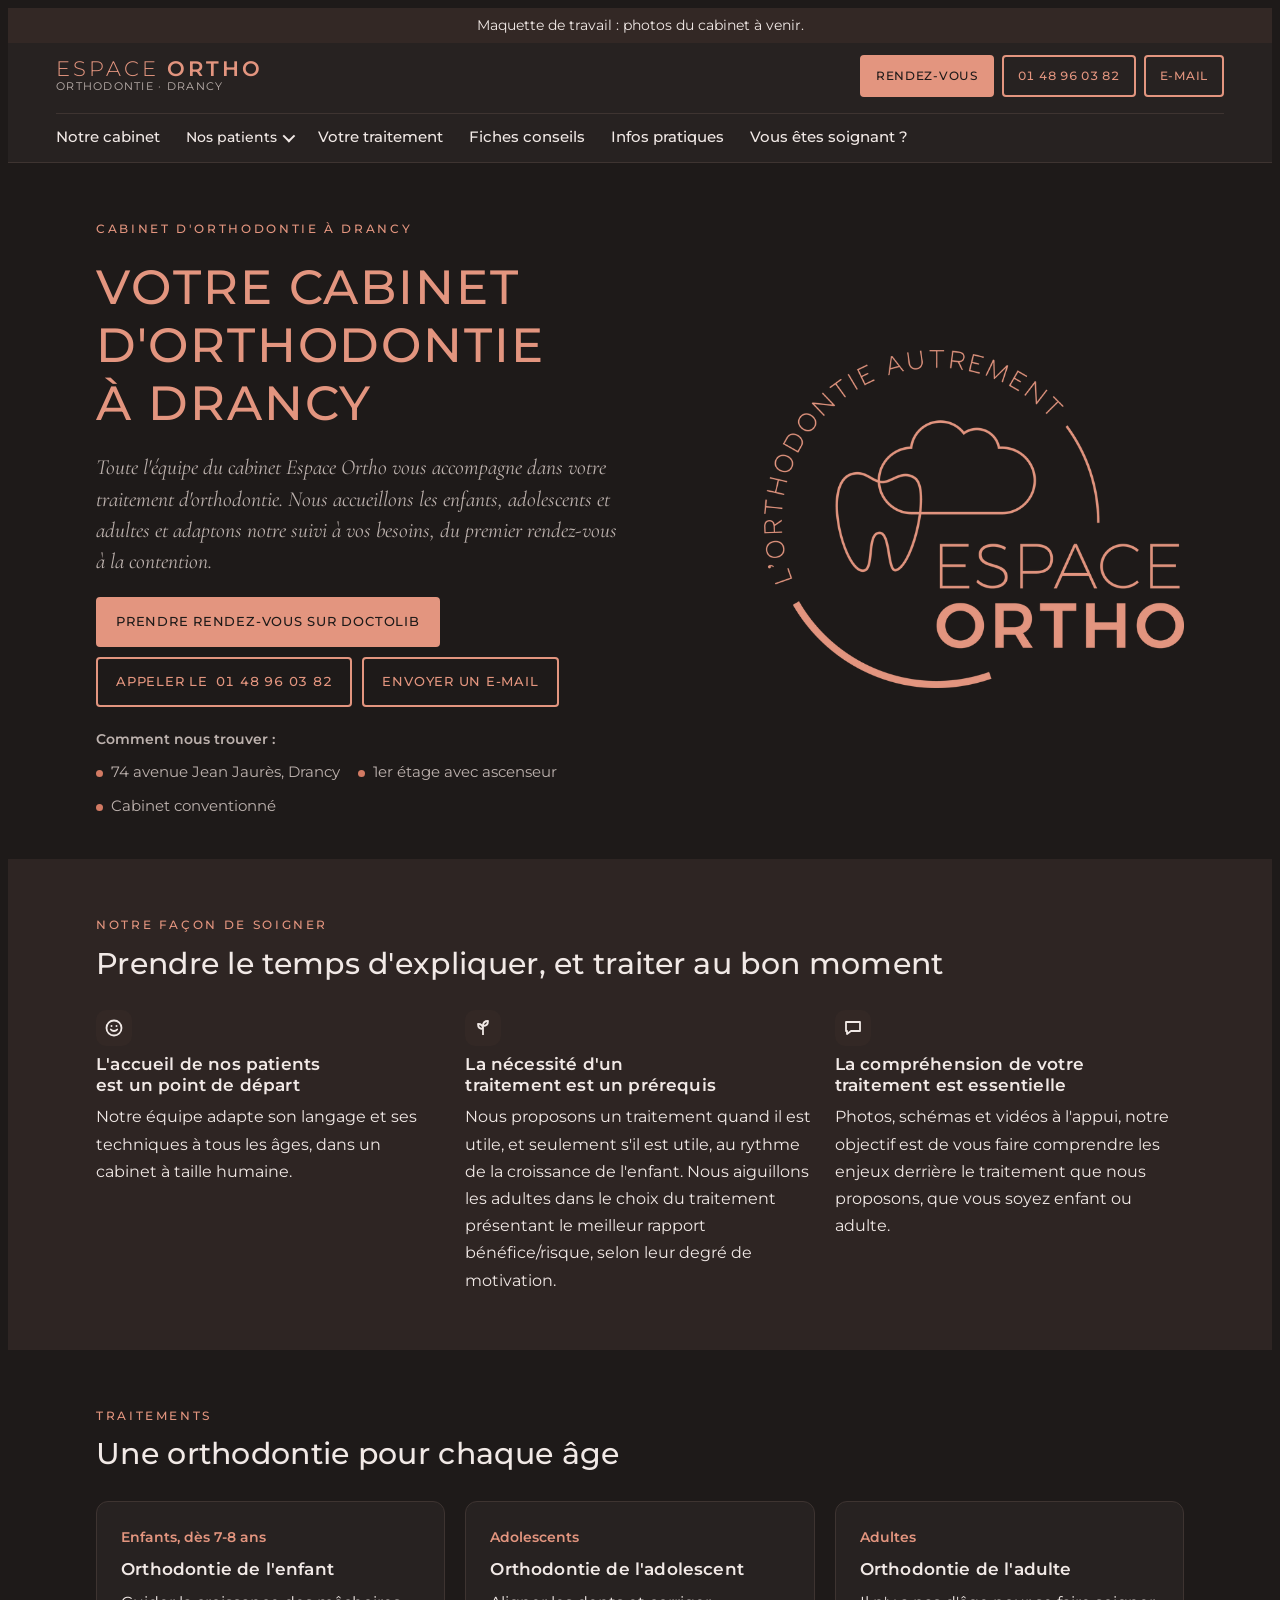
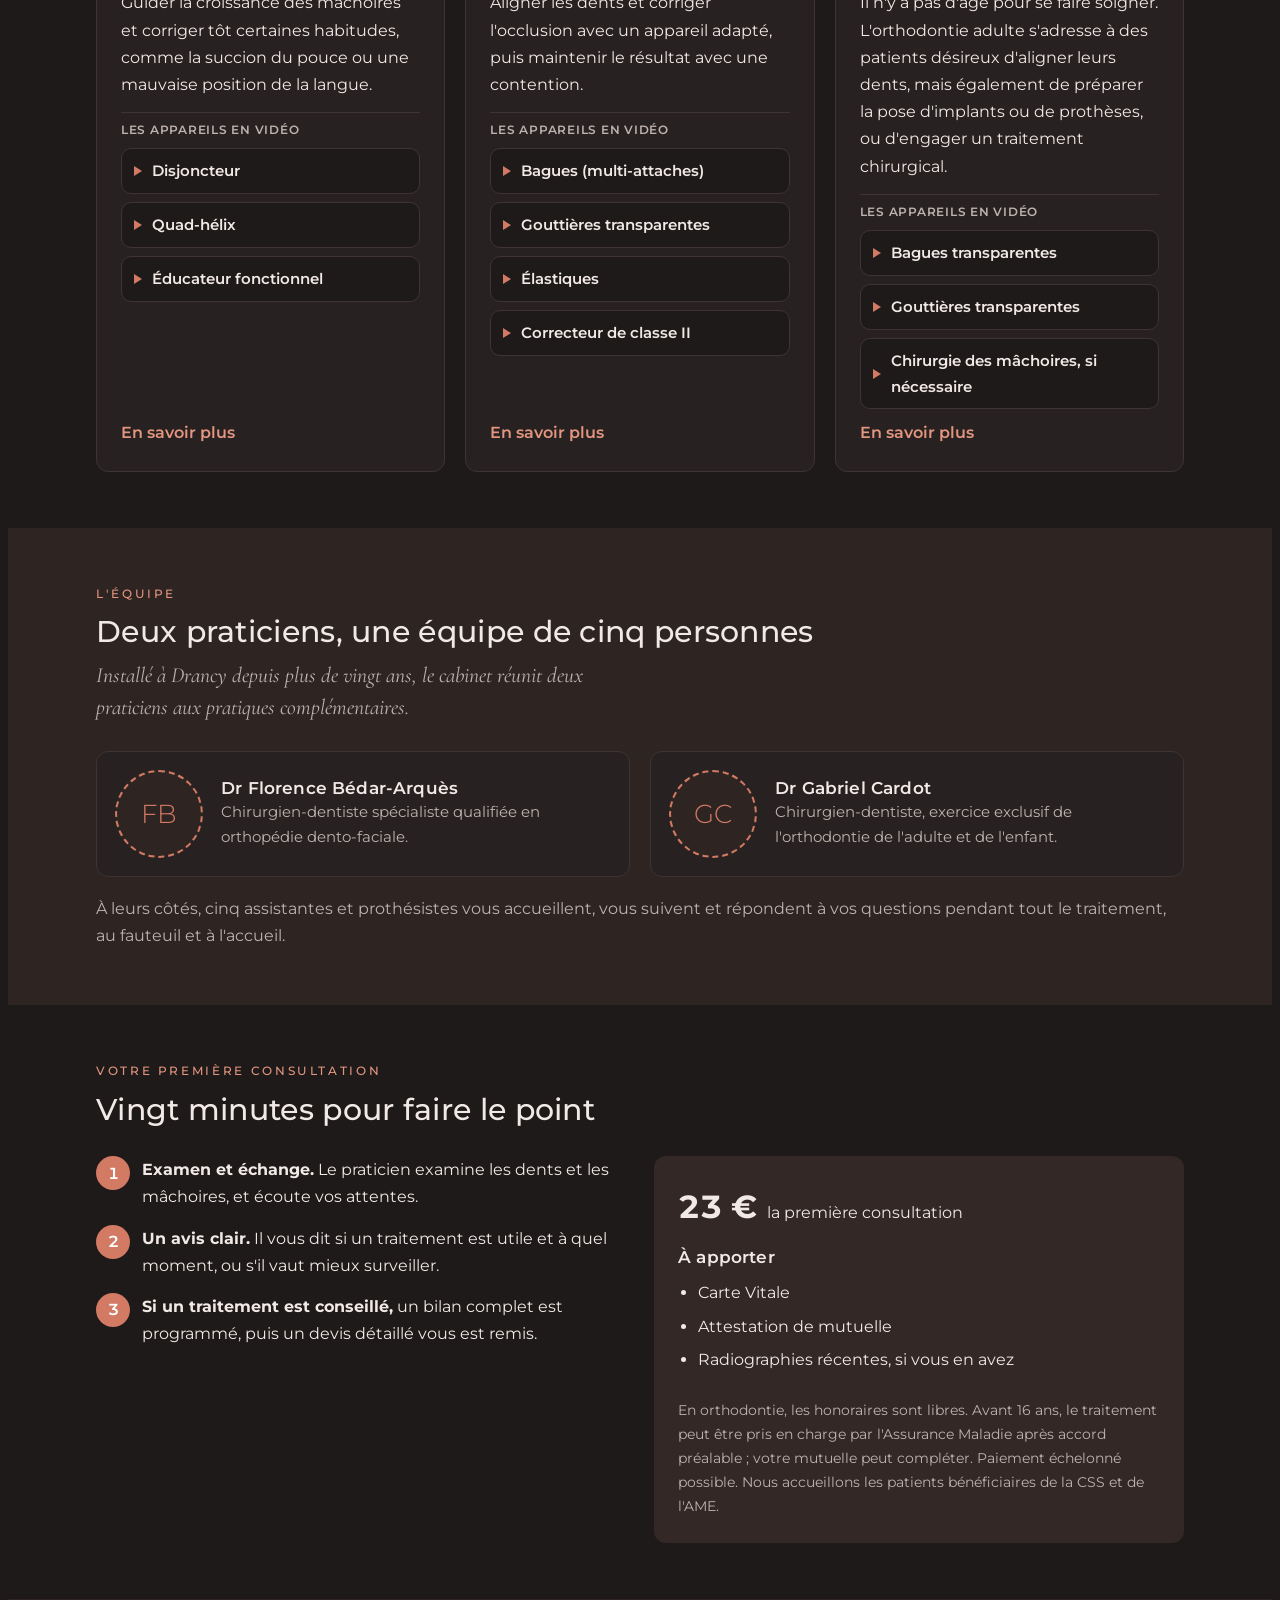
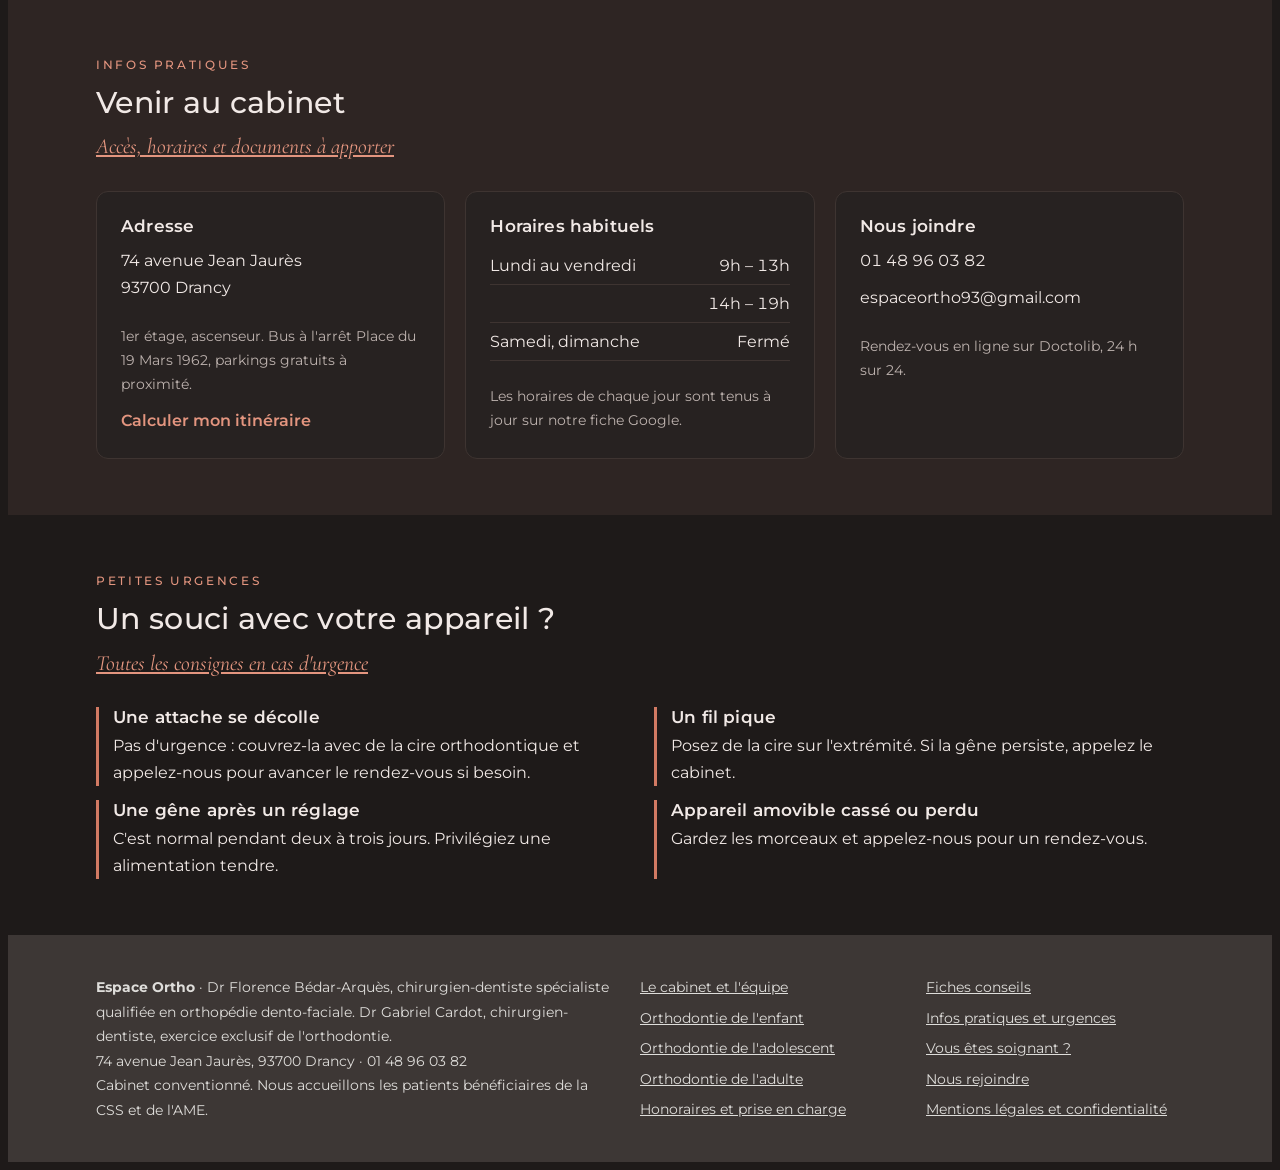
==== commit c760ed6f: "Bouton e-mail dans l'en-tête, page Fiches conseils, textes de l'accueil Co-Authored-By: Claude Opus " ====
--- a/index.html
+++ b/index.html
@@ -8,17 +8,18 @@
 <meta name="claude:viewport-fit-sides" content="cover">
 <meta name="description" content="Espace Ortho, cabinet d'orthodontie familial à Drancy : enfants, adolescents et adultes.">
 <link rel="preconnect" href="https://fonts.googleapis.com"><link rel="preconnect" href="https://fonts.gstatic.com" crossorigin><link rel="stylesheet" href="https://fonts.googleapis.com/css2?family=Montserrat:wght@300;400;500;600&family=Cormorant+Garamond:ital,wght@0,500;1,400;1,500&display=swap">
-<link rel="stylesheet" href="style.css?v=202611261737">
+<link rel="stylesheet" href="style.css?v=202611261752">
 <div class="proto">Maquette de travail : photos du cabinet à venir.</div>
 <header class="site">
   <div class="wrap">
     <a class="brand" href="index.html" aria-label="Espace Ortho, accueil"><span class="wordmark"><span class="wm1">Espace</span> <span class="wm2">Ortho</span></span><small>Orthodontie · Drancy</small></a>
-    <nav class="main" aria-label="Navigation principale"><a href="cabinet.html">Notre cabinet</a><details class="dd"><summary>Nos patients</summary><div class="dd-menu"><a href="enfants.html">Enfants</a><a href="adolescents.html">Adolescents</a><a href="adultes.html">Adultes</a></div></details><a href="votre-traitement.html">Votre traitement</a><a href="infos-pratiques.html">Infos pratiques</a><a href="correspondants.html">Vous êtes soignant ?</a></nav>
+    <nav class="main" aria-label="Navigation principale"><a href="cabinet.html">Notre cabinet</a><details class="dd"><summary>Nos patients</summary><div class="dd-menu"><a href="enfants.html">Enfants</a><a href="adolescents.html">Adolescents</a><a href="adultes.html">Adultes</a></div></details><a href="votre-traitement.html">Votre traitement</a><a href="fiches-conseils.html">Fiches conseils</a><a href="infos-pratiques.html">Infos pratiques</a><a href="correspondants.html">Vous êtes soignant ?</a></nav>
     <div class="actions">
       <a class="btn primary sm" href="https://www.doctolib.fr/orthodontiste/drancy/florence-bedar-arques" target="_blank" rel="noopener">Rendez-vous</a>
       <a class="btn ghost sm" href="tel:+33148960382"><span class="num">01 48 96 03 82</span></a>
-    </div>
-    <details class="burger"><summary aria-label="Menu">Menu</summary><nav aria-label="Menu mobile"><a href="cabinet.html">Notre cabinet</a><span class="mgroup">Nos patients</span><a href="enfants.html" class="msub">Enfants</a><a href="adolescents.html" class="msub">Adolescents</a><a href="adultes.html" class="msub">Adultes</a><a href="votre-traitement.html">Votre traitement</a><a href="infos-pratiques.html">Infos pratiques</a><a href="correspondants.html">Vous êtes soignant ?</a></nav></details>
+      <a class="btn ghost sm" href="mailto:espaceortho93@gmail.com">E-mail</a>
+    </div>
+    <details class="burger"><summary aria-label="Menu">Menu</summary><nav aria-label="Menu mobile"><a href="cabinet.html">Notre cabinet</a><span class="mgroup">Nos patients</span><a href="enfants.html" class="msub">Enfants</a><a href="adolescents.html" class="msub">Adolescents</a><a href="adultes.html" class="msub">Adultes</a><a href="votre-traitement.html">Votre traitement</a><a href="fiches-conseils.html">Fiches conseils</a><a href="infos-pratiques.html">Infos pratiques</a><a href="correspondants.html">Vous êtes soignant ?</a></nav></details>
   </div>
 </header>
 <div class="mobilebar">
@@ -32,7 +33,7 @@
       <div class="hero-text">
         <span class="eyebrow">Cabinet d'orthodontie à Drancy</span>
         <h1>Votre cabinet d'orthodontie à Drancy</h1>
-        <p class="lead">Toute l'équipe du cabinet Espace Ortho vous accueille et vous accompagne dans votre traitement d'orthodontie. Nous suivons les enfants, les adolescents et les adultes, et adaptons notre suivi à vos besoins, du premier rendez-vous à la contention.</p>
+        <p class="lead">Toute l'équipe du cabinet Espace Ortho vous accompagne dans votre traitement d'orthodontie. Nous accueillons les enfants, adolescents et adultes et adaptons notre suivi à vos besoins, du premier rendez-vous à la contention.</p>
         <div class="actions">
           <a class="btn primary" href="https://www.doctolib.fr/orthodontiste/drancy/florence-bedar-arques" target="_blank" rel="noopener">Prendre rendez-vous sur Doctolib</a>
           <a class="btn ghost" href="tel:+33148960382">Appeler le <span class="num">01 48 96 03 82</span></a>
@@ -63,13 +64,13 @@
         </div>
         <div class="point">
           <div class="mark" aria-hidden="true"><svg width="20" height="20" viewBox="0 0 20 20"><path d="M10 17V8M10 8c0-3 2-5 5-5 0 3-2 5-5 5zM10 11c0-3-2-5-5-5 0 3 2 5 5 5z" fill="none" stroke="currentColor" stroke-width="1.8" stroke-linejoin="round"/></svg></div>
-          <h3>La nécessité du traitement est un prérequis</h3>
-          <p>Nous proposons un traitement quand il est utile, et seulement s'il est utile, au rythme de la croissance de l'enfant. Nous aiguillons les adultes vers le traitement qui présente le meilleur rapport bénéfice/risque, selon leur degré de motivation.</p>
+          <h3>La nécessité d'un traitement est un prérequis</h3>
+          <p>Nous proposons un traitement quand il est utile, et seulement s'il est utile, au rythme de la croissance de l'enfant. Nous aiguillons les adultes dans le choix du traitement présentant le meilleur rapport bénéfice/risque, selon leur degré de motivation.</p>
         </div>
         <div class="point">
           <div class="mark" aria-hidden="true"><svg width="20" height="20" viewBox="0 0 20 20"><path d="M3 4h14v9H8l-4 3v-3H3z" fill="none" stroke="currentColor" stroke-width="1.8" stroke-linejoin="round"/></svg></div>
-          <h3>La compréhension du traitement est essentielle</h3>
-          <p>Photos, schémas et vidéos à l'appui, notre objectif est de vous faire comprendre les enjeux du traitement que nous proposons, que vous soyez enfant ou adulte.</p>
+          <h3>La compréhension de votre traitement est essentielle</h3>
+          <p>Photos, schémas et vidéos à l'appui, notre objectif est de vous faire comprendre les enjeux derrière le traitement que nous proposons, que vous soyez enfant ou adulte.</p>
         </div>
       </div>
     </div>
@@ -110,7 +111,7 @@
         <article class="card">
           <span class="age">Adultes</span>
           <h3>Orthodontie de l'adulte</h3>
-          <p>Il n'y a pas d'âge pour se faire soigner. L'orthodontie peut aussi préparer la pose d'implants ou de prothèses.</p>
+          <p>Il n'y a pas d'âge pour se faire soigner. L'orthodontie adulte s'adresse à des patients désireux d'aligner leurs dents, mais également de préparer la pose d'implants ou de prothèses, ou d'engager un traitement chirurgical.</p>
           <div class="devices">
             <span class="dev-label">Les appareils en vidéo</span>
             <details><summary>Bagues transparentes</summary><div class="dev-body"><p>Des attaches en céramique de la couleur des dents, qui fonctionnent comme des bagues classiques en restant discrètes.</p></div></details>
@@ -146,7 +147,7 @@
           </div>
         </div>
       </div>
-      <p class="team-note">À leurs côtés, cinq assistantes et prothésistes vous accueillent, vous suivent pendant tout le traitement et ajustent les appareils sur place. <a href="cabinet.html">Découvrir le cabinet</a></p>
+      <p class="team-note">À leurs côtés, cinq assistantes et prothésistes vous accueillent, vous suivent et répondent à vos questions pendant tout le traitement, au fauteuil et à l'accueil.</p>
     </div>
   </section>
 
@@ -238,6 +239,7 @@
       <li><a href="votre-traitement.html">Honoraires et prise en charge</a></li>
     </ul>
     <ul>
+      <li><a href="fiches-conseils.html">Fiches conseils</a></li>
       <li><a href="infos-pratiques.html">Infos pratiques et urgences</a></li>
       <li><a href="correspondants.html">Vous êtes soignant ?</a></li>
       <li><a href="recrutement.html">Nous rejoindre</a></li>
@@ -245,7 +247,7 @@
     </ul>
   </div>
 </footer>
-<script src="site.js?v=202611261737"></script>
+<script src="site.js?v=202611261752"></script>
 
 </body>
 </html>
--- a/style.css
+++ b/style.css
@@ -17,8 +17,9 @@
   --serif:"Cormorant Garamond", Georgia, "Times New Roman", serif;
   --radius:12px;
 }
-@media (prefers-color-scheme: dark){
-  :root:not([data-theme="light"]){
+/* Mode sombre imposé pour tous les visiteurs */
+@media all{
+  :root{
     --bg:#1e1a19; --surface:#272221; --tint:#2e2523; --ink:#f1e9e6; --muted:#bdb2ae;
     --line:#3e3431; --accent:#e3957f; --accent-ink:#1e1a19; --warm:#d27a63; --warm-soft:#332825; --coral:#c66a53;
     color-scheme:dark;
@@ -268,3 +269,11 @@
 footer{background:#3d3735;color:#fbfaf7}
 footer a{color:#fbfaf7}
 .mobilebar .btn{padding:9px 8px}
+.fiche .todo{align-self:flex-start;margin-top:auto}
+/* En-tête sur deux lignes : logo + boutons, puis navigation */
+header.site .brand{order:0}
+header.site .actions{order:1;margin-left:auto;display:flex;gap:8px}
+header.site .burger{order:2}
+header.site nav.main{order:3;flex-basis:100%;justify-content:flex-start;padding-top:10px;border-top:1px solid var(--line)}
+@media (min-width:1181px){nav.main a{font-size:.95rem}nav.main{gap:26px}}
+@media (max-width:560px){header.site .actions{display:none}}
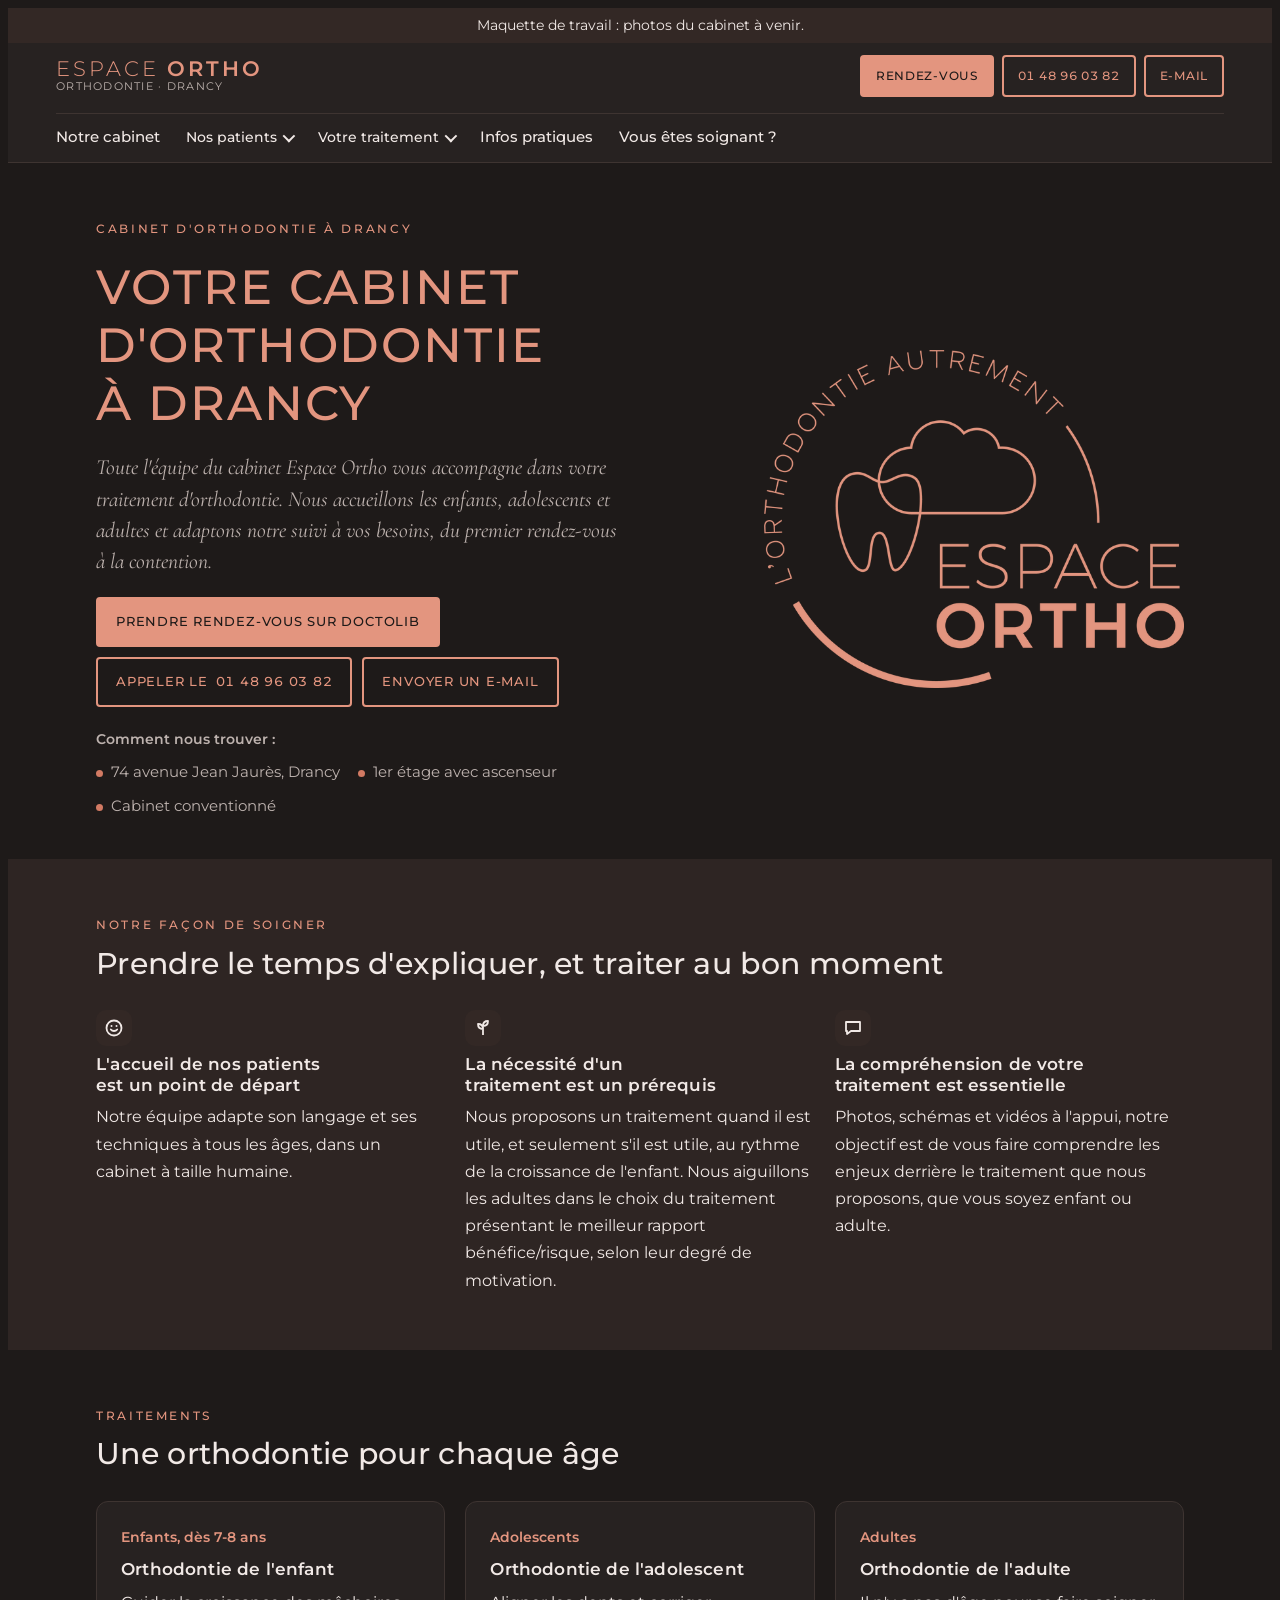
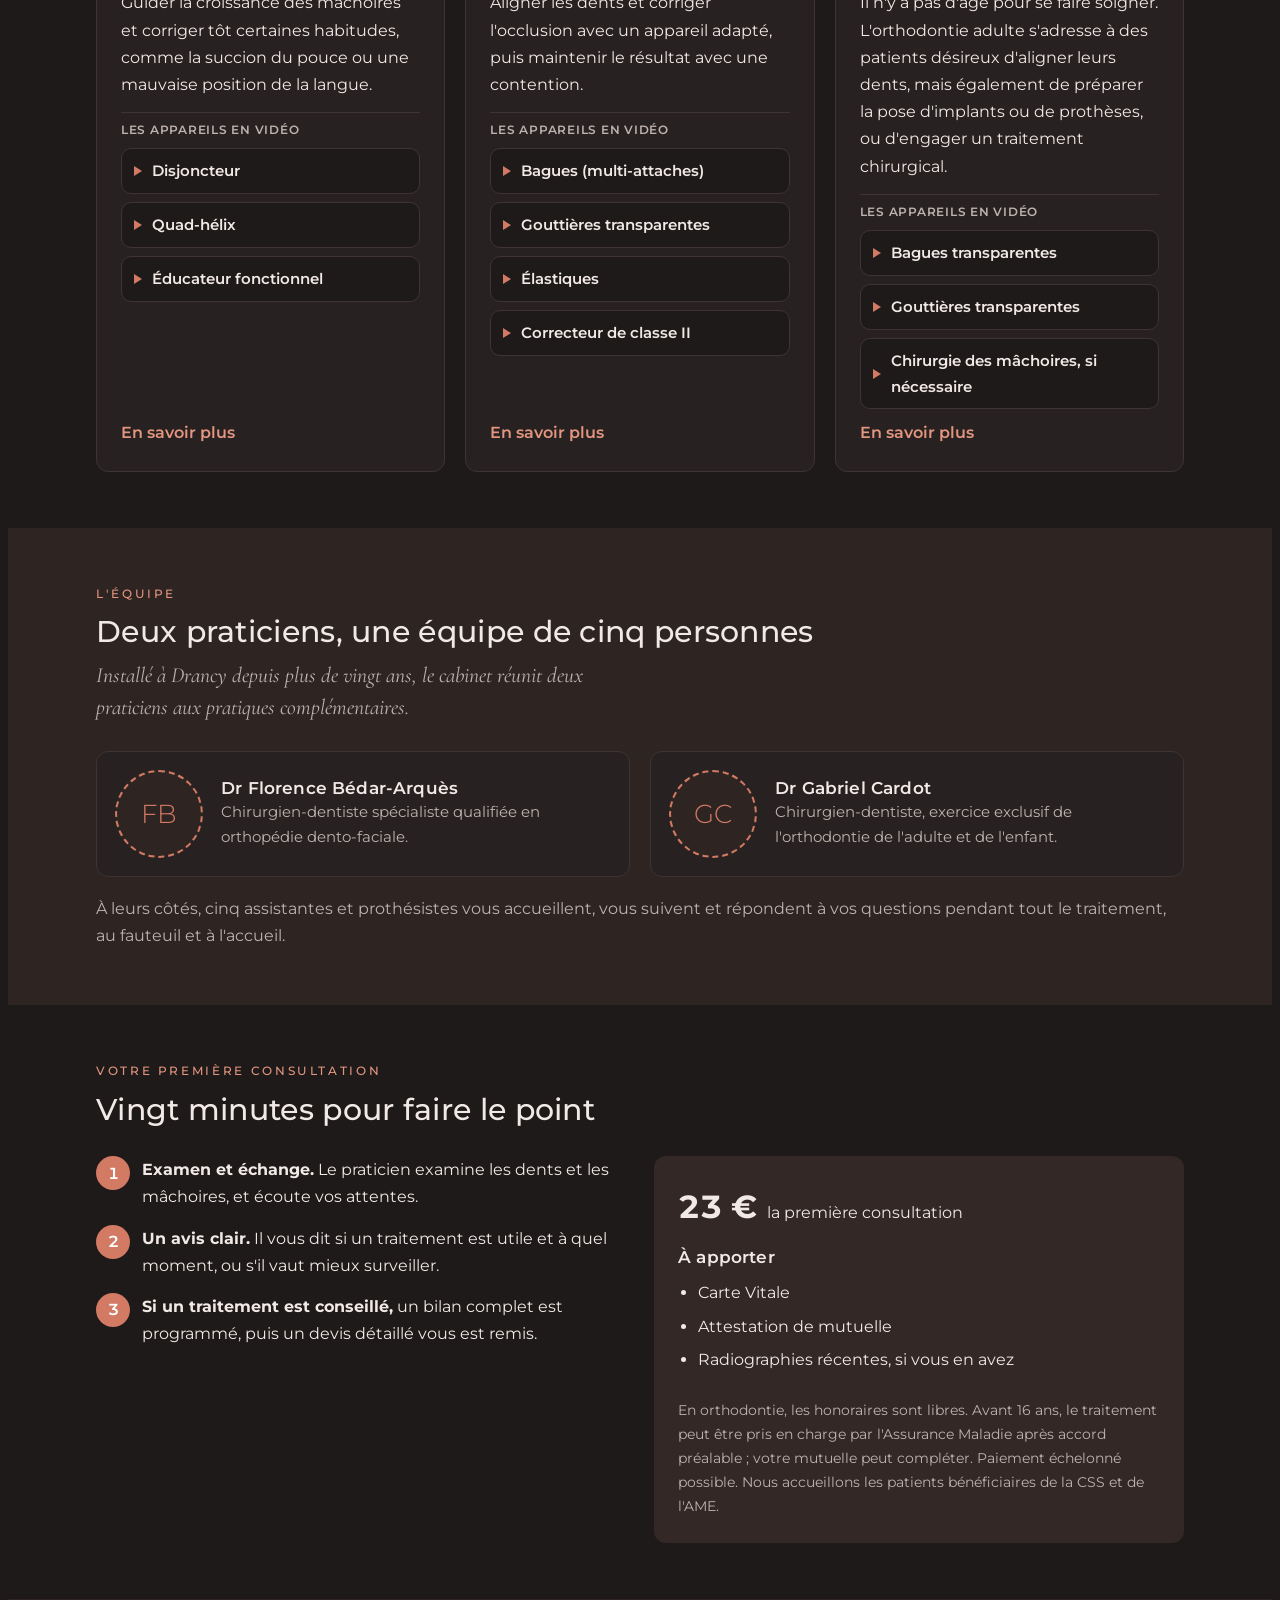
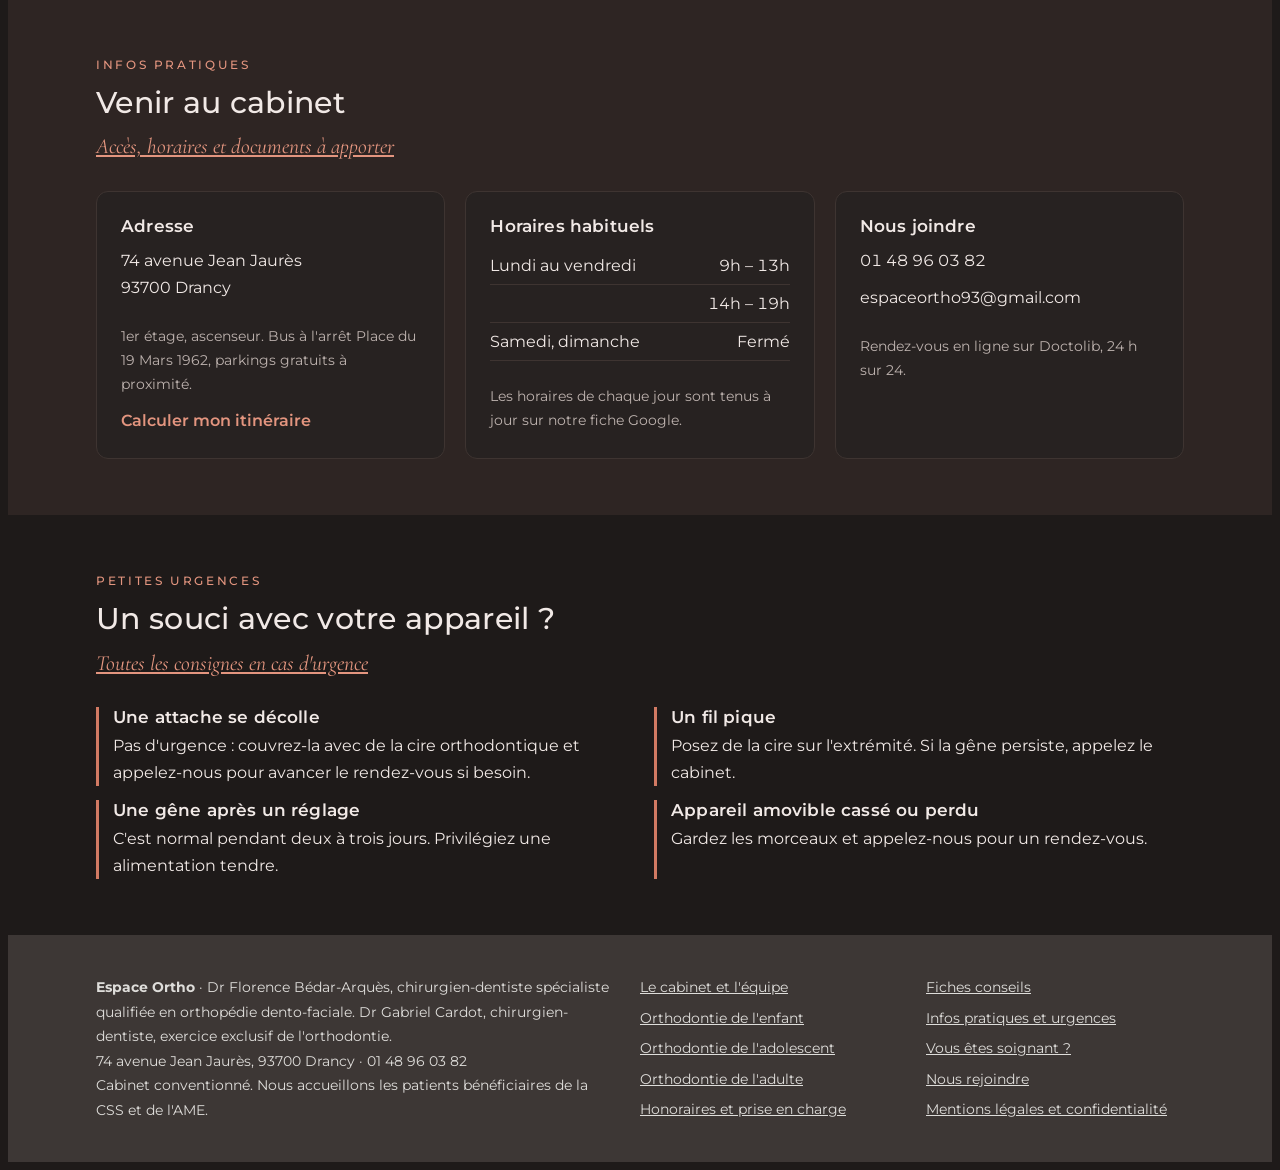
==== commit dd08865a: "Fiches conseils dans Votre traitement : disjoncteur, plaque à vérin, masque facial Co-Authored-By: C" ====
--- a/index.html
+++ b/index.html
@@ -8,18 +8,18 @@
 <meta name="claude:viewport-fit-sides" content="cover">
 <meta name="description" content="Espace Ortho, cabinet d'orthodontie familial à Drancy : enfants, adolescents et adultes.">
 <link rel="preconnect" href="https://fonts.googleapis.com"><link rel="preconnect" href="https://fonts.gstatic.com" crossorigin><link rel="stylesheet" href="https://fonts.googleapis.com/css2?family=Montserrat:wght@300;400;500;600&family=Cormorant+Garamond:ital,wght@0,500;1,400;1,500&display=swap">
-<link rel="stylesheet" href="style.css?v=202611261752">
+<link rel="stylesheet" href="style.css?v=202611261757">
 <div class="proto">Maquette de travail : photos du cabinet à venir.</div>
 <header class="site">
   <div class="wrap">
     <a class="brand" href="index.html" aria-label="Espace Ortho, accueil"><span class="wordmark"><span class="wm1">Espace</span> <span class="wm2">Ortho</span></span><small>Orthodontie · Drancy</small></a>
-    <nav class="main" aria-label="Navigation principale"><a href="cabinet.html">Notre cabinet</a><details class="dd"><summary>Nos patients</summary><div class="dd-menu"><a href="enfants.html">Enfants</a><a href="adolescents.html">Adolescents</a><a href="adultes.html">Adultes</a></div></details><a href="votre-traitement.html">Votre traitement</a><a href="fiches-conseils.html">Fiches conseils</a><a href="infos-pratiques.html">Infos pratiques</a><a href="correspondants.html">Vous êtes soignant ?</a></nav>
+    <nav class="main" aria-label="Navigation principale"><a href="cabinet.html">Notre cabinet</a><details class="dd"><summary>Nos patients</summary><div class="dd-menu"><a href="enfants.html">Enfants</a><a href="adolescents.html">Adolescents</a><a href="adultes.html">Adultes</a></div></details><details class="dd"><summary>Votre traitement</summary><div class="dd-menu"><a href="votre-traitement.html">Étapes et honoraires</a><a href="votre-traitement.html#fiches">Fiches conseils</a></div></details><a href="infos-pratiques.html">Infos pratiques</a><a href="correspondants.html">Vous êtes soignant ?</a></nav>
     <div class="actions">
       <a class="btn primary sm" href="https://www.doctolib.fr/orthodontiste/drancy/florence-bedar-arques" target="_blank" rel="noopener">Rendez-vous</a>
       <a class="btn ghost sm" href="tel:+33148960382"><span class="num">01 48 96 03 82</span></a>
       <a class="btn ghost sm" href="mailto:espaceortho93@gmail.com">E-mail</a>
     </div>
-    <details class="burger"><summary aria-label="Menu">Menu</summary><nav aria-label="Menu mobile"><a href="cabinet.html">Notre cabinet</a><span class="mgroup">Nos patients</span><a href="enfants.html" class="msub">Enfants</a><a href="adolescents.html" class="msub">Adolescents</a><a href="adultes.html" class="msub">Adultes</a><a href="votre-traitement.html">Votre traitement</a><a href="fiches-conseils.html">Fiches conseils</a><a href="infos-pratiques.html">Infos pratiques</a><a href="correspondants.html">Vous êtes soignant ?</a></nav></details>
+    <details class="burger"><summary aria-label="Menu">Menu</summary><nav aria-label="Menu mobile"><a href="cabinet.html">Notre cabinet</a><span class="mgroup">Nos patients</span><a href="enfants.html" class="msub">Enfants</a><a href="adolescents.html" class="msub">Adolescents</a><a href="adultes.html" class="msub">Adultes</a><span class="mgroup">Votre traitement</span><a href="votre-traitement.html" class="msub">Étapes et honoraires</a><a class="msub" href="votre-traitement.html#fiches">Fiches conseils</a><a href="infos-pratiques.html">Infos pratiques</a><a href="correspondants.html">Vous êtes soignant ?</a></nav></details>
   </div>
 </header>
 <div class="mobilebar">
@@ -89,7 +89,7 @@
           <p>Guider la croissance des mâchoires et corriger tôt certaines habitudes, comme la succion du pouce ou une mauvaise position de la langue.</p>
           <div class="devices">
             <span class="dev-label">Les appareils en vidéo</span>
-            <details><summary>Disjoncteur</summary><div class="dev-body"><p>Fixé sur les molaires, il élargit la mâchoire supérieure en quelques semaines d'activation, puis reste en place quelques mois pour stabiliser le résultat.</p><a class="video" href="https://www.youtube.com/watch?v=HlTmbpznaSA" target="_blank" rel="noopener"><span>▶</span>Le disjoncteur</a></div></details>
+            <details><summary>Disjoncteur</summary><div class="dev-body"><p>Fixé sur les molaires, il élargit la mâchoire supérieure en quelques semaines d'activation, puis reste en place quelques mois pour stabiliser le résultat.</p><a class="video" href="https://www.youtube.com/watch?v=HlTmbpznaSA" target="_blank" rel="noopener"><span>▶</span>Le disjoncteur</a><a class="fiche-link" href="fiche-disjoncteur.html">Fiche conseils : activer le disjoncteur</a></div></details>
             <details><summary>Quad-hélix</summary><div class="dev-body"><p>Un ressort fixé au palais qui élargit progressivement l'arcade supérieure. Plus doux qu'un disjoncteur, il est réactivé lors des rendez-vous de contrôle.</p><a class="video" href="https://www.youtube.com/watch?v=5AF26Nyr0gA" target="_blank" rel="noopener"><span>▶</span>Le quad-hélix</a></div></details>
             <details><summary>Éducateur fonctionnel</summary><div class="dev-body"><p>Une gouttière souple portée la nuit et quelques heures le jour. Elle aide à corriger la position de la langue, la respiration et la déglutition pendant la croissance.</p><a class="video" href="https://www.youtube.com/watch?v=DYmv4oxyeEY" target="_blank" rel="noopener"><span>▶</span>L'éducateur fonctionnel</a></div></details>
           </div>
@@ -239,7 +239,7 @@
       <li><a href="votre-traitement.html">Honoraires et prise en charge</a></li>
     </ul>
     <ul>
-      <li><a href="fiches-conseils.html">Fiches conseils</a></li>
+      <li><a href="votre-traitement.html#fiches">Fiches conseils</a></li>
       <li><a href="infos-pratiques.html">Infos pratiques et urgences</a></li>
       <li><a href="correspondants.html">Vous êtes soignant ?</a></li>
       <li><a href="recrutement.html">Nous rejoindre</a></li>
@@ -247,7 +247,7 @@
     </ul>
   </div>
 </footer>
-<script src="site.js?v=202611261752"></script>
+<script src="site.js?v=202611261757"></script>
 
 </body>
 </html>
--- a/style.css
+++ b/style.css
@@ -277,3 +277,51 @@
 header.site nav.main{order:3;flex-basis:100%;justify-content:flex-start;padding-top:10px;border-top:1px solid var(--line)}
 @media (min-width:1181px){nav.main a{font-size:.95rem}nav.main{gap:26px}}
 @media (max-width:560px){header.site .actions{display:none}}
+/* Fiches conseils */
+.fiche-card{text-decoration:none;color:var(--ink);transition:border-color .2s,transform .2s}
+a.fiche-card:hover{border-color:var(--accent);transform:translateY(-2px)}
+.fiche-card .more{margin-top:auto;color:var(--accent);font-weight:600}
+.fiche-card.soon{opacity:.75}
+.fiche-card .todo{align-self:flex-start;margin-top:auto}
+.fiche-tools{display:flex;flex-wrap:wrap;gap:10px;margin-top:6px}
+.fiche{display:flex;flex-direction:column;gap:36px;max-width:960px}
+.fiche-sec{display:flex;flex-direction:column;gap:16px}
+.fiche h2{font-size:1.4rem}
+.steps-fig{display:grid;grid-template-columns:repeat(3,1fr);gap:16px}
+@media (max-width:720px){.steps-fig{grid-template-columns:1fr;max-width:340px}}
+.step-fig{margin:0;background:var(--surface);border:1px solid var(--line);border-radius:var(--radius);padding:16px;display:flex;flex-direction:column;gap:12px;color:var(--ink)}
+.step-fig svg{width:100%;height:auto;max-height:220px}
+.step-fig figcaption{display:flex;gap:10px;align-items:flex-start;font-size:.95rem;line-height:1.45}
+.step-fig figcaption span,.fiche-steps li::marker{color:var(--accent);font-weight:700}
+.step-fig figcaption span{flex:none;width:26px;height:26px;border-radius:50%;background:var(--warm);color:#fff;display:grid;place-items:center;font-size:.85rem}
+.fig-note{color:var(--muted);font-size:.9rem}
+.fiche-grid{display:grid;grid-template-columns:repeat(2,1fr);gap:16px}
+@media (max-width:720px){.fiche-grid{grid-template-columns:1fr}}
+.callout{background:var(--surface);border:1px solid var(--line);border-left:4px solid var(--accent);border-radius:var(--radius);padding:18px 20px;display:flex;flex-direction:column;gap:6px}
+.callout h3{font-size:1.05rem;color:var(--accent)}
+.callout.ok{border-left-color:#8fb39a}.callout.ok h3{color:#8fb39a}
+.callout.warn{border-left-color:var(--warm);background:var(--warm-soft)}
+.fiche-list{margin:0;padding:0;list-style:none;display:flex;flex-direction:column;gap:10px}
+.fiche-list li{position:relative;padding-left:26px}
+.fiche-list li::before{content:"";position:absolute;left:4px;top:.55em;width:8px;height:8px;border-radius:50%;background:var(--warm)}
+.fiche-list.no li::before{content:"✕";background:none;width:auto;height:auto;top:0;left:2px;color:var(--warm);font-weight:700}
+.fiche-steps{margin:0;padding-left:22px;display:flex;flex-direction:column;gap:8px}
+.motto{font-family:var(--serif);font-style:italic;font-size:1.4rem;color:var(--accent)}
+.mask-wrap{display:grid;grid-template-columns:minmax(0,360px) 1fr;gap:28px;align-items:center}
+@media (max-width:760px){.mask-wrap{grid-template-columns:1fr}}
+.mask-fig{width:100%;height:auto;color:var(--ink)}
+.fiche-contact{color:var(--muted);border-top:1px solid var(--line);padding-top:18px}
+@media print{
+  :root{--bg:#fff;--surface:#fff;--tint:#fff;--ink:#222;--muted:#555;--line:#ddd;--accent:#a5503c;--warm:#c66a53;--warm-soft:#faefea;color-scheme:light}
+  body{background:#fff}
+  .proto,header.site,.mobilebar,footer,.cta,.fiche-tools,.crumb,.phero::after{display:none!important}
+  .phero{padding:0 0 12px;background:none}
+  section.band{padding-block:8px}
+  .step-fig,.callout{break-inside:avoid}
+}
+.fiche-link{display:inline-block;margin-top:8px;font-weight:600;font-size:.9rem}
+.fiche .video{max-width:420px}
+section[id],[id="fiches"]{scroll-margin-top:150px}
+.print-brand{display:none}
+@media print{.print-brand{display:block;font-family:var(--display);letter-spacing:.12em;text-transform:uppercase;font-size:.8rem;color:#a5503c;border-bottom:1px solid #ddd;padding-bottom:8px;margin-bottom:8px}}
+@media (max-width:560px){.phero::after{display:none}}
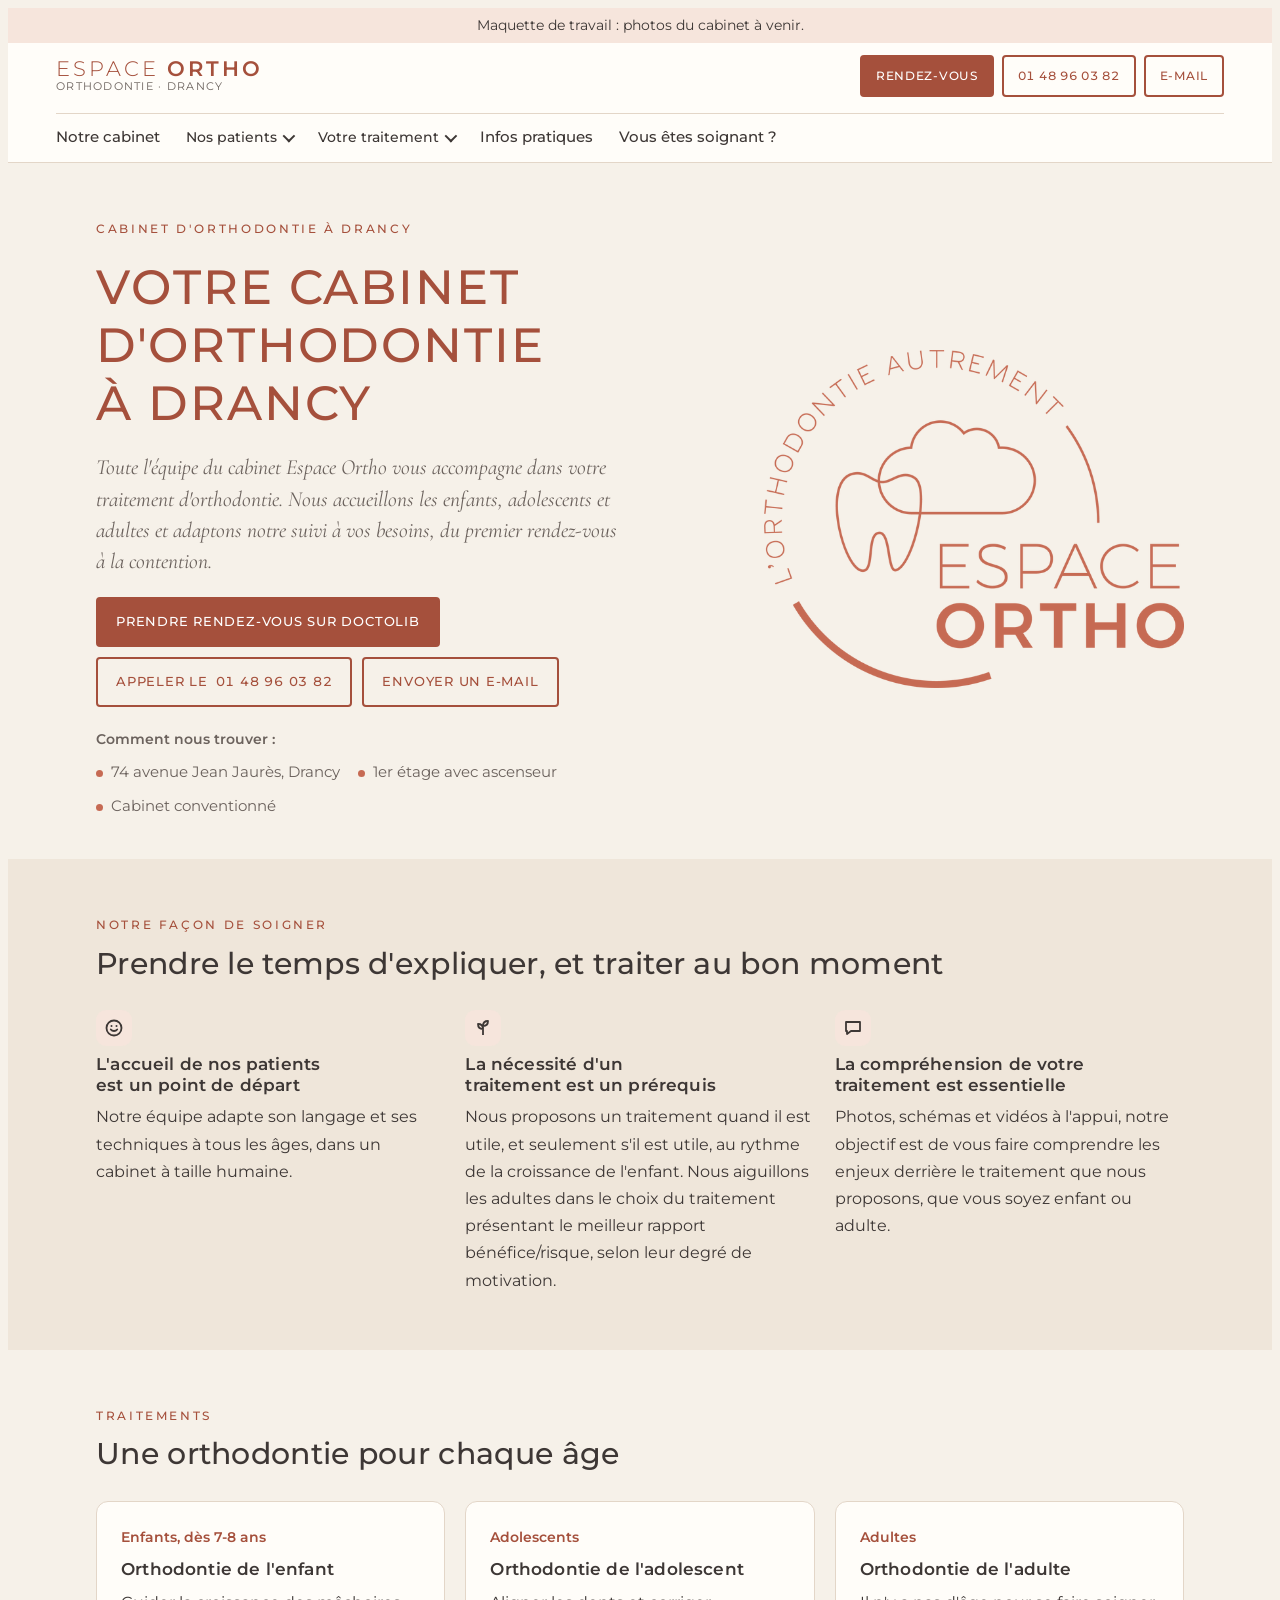
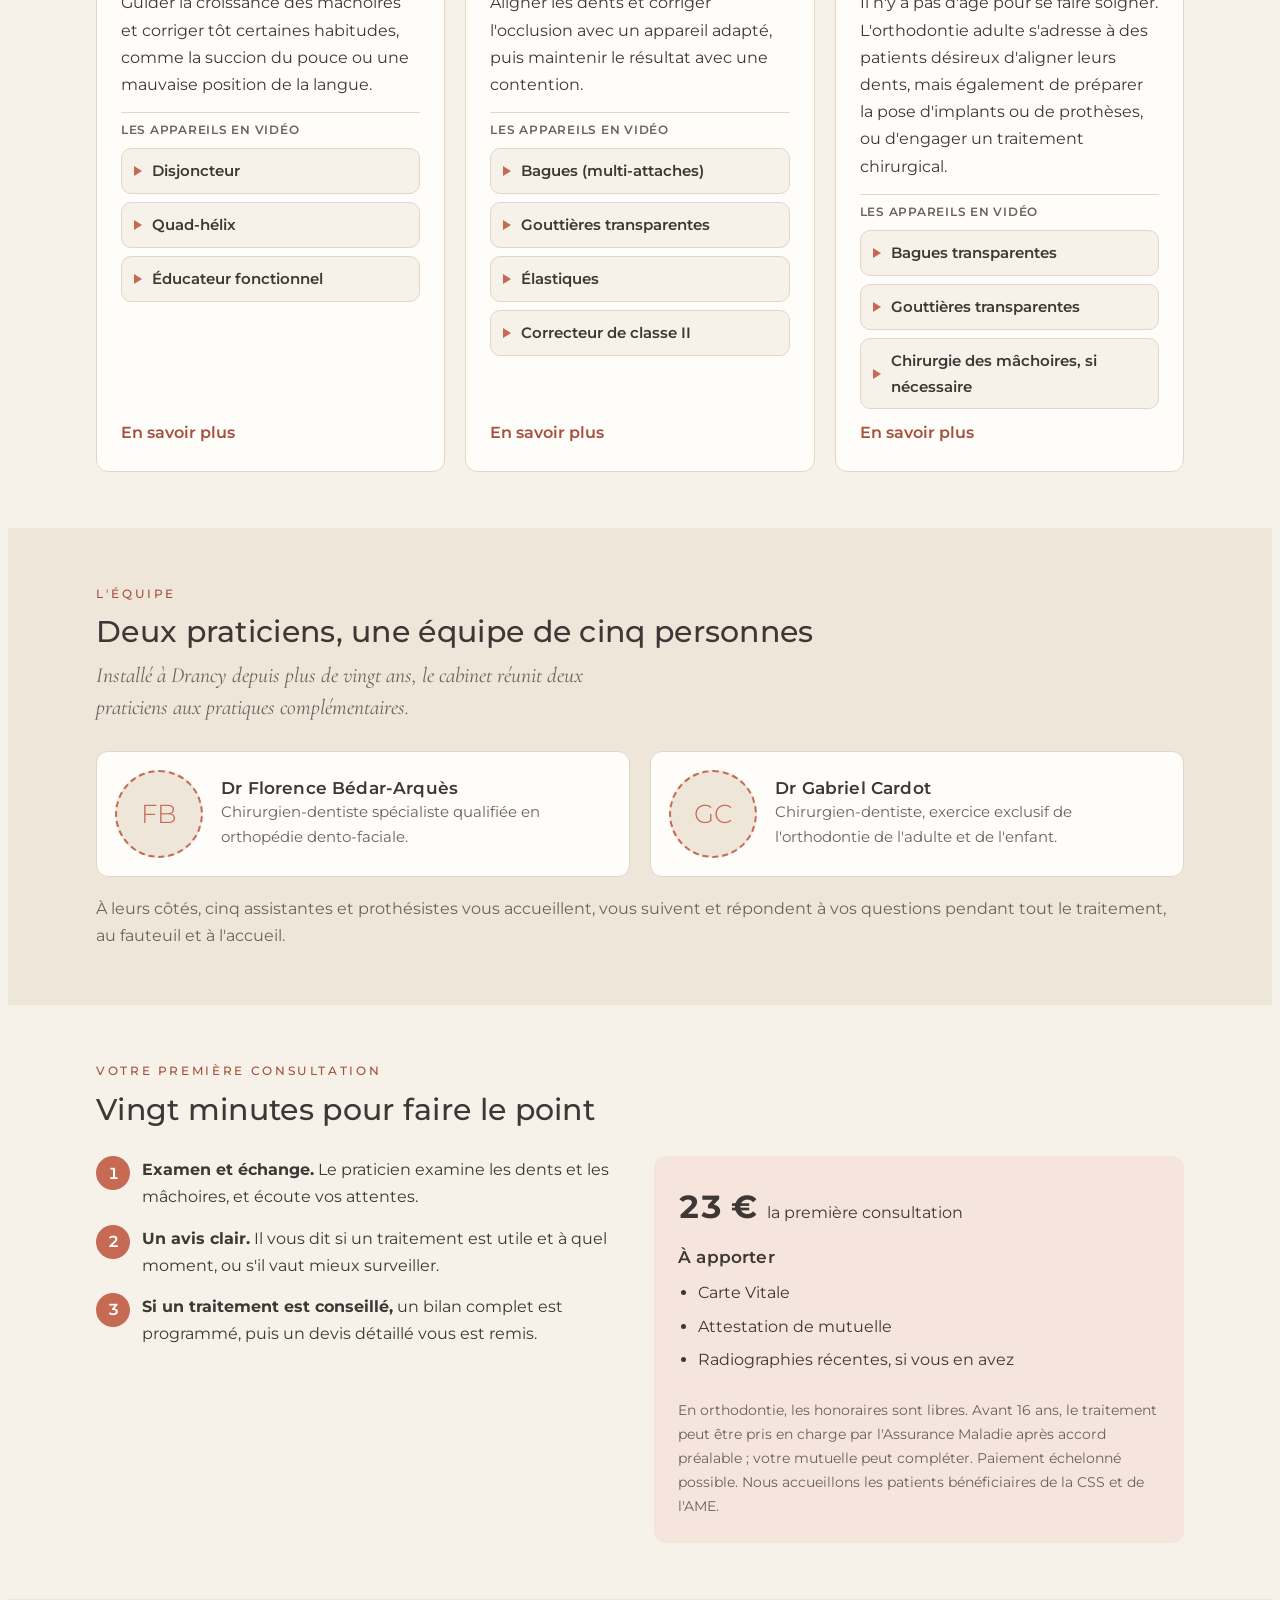
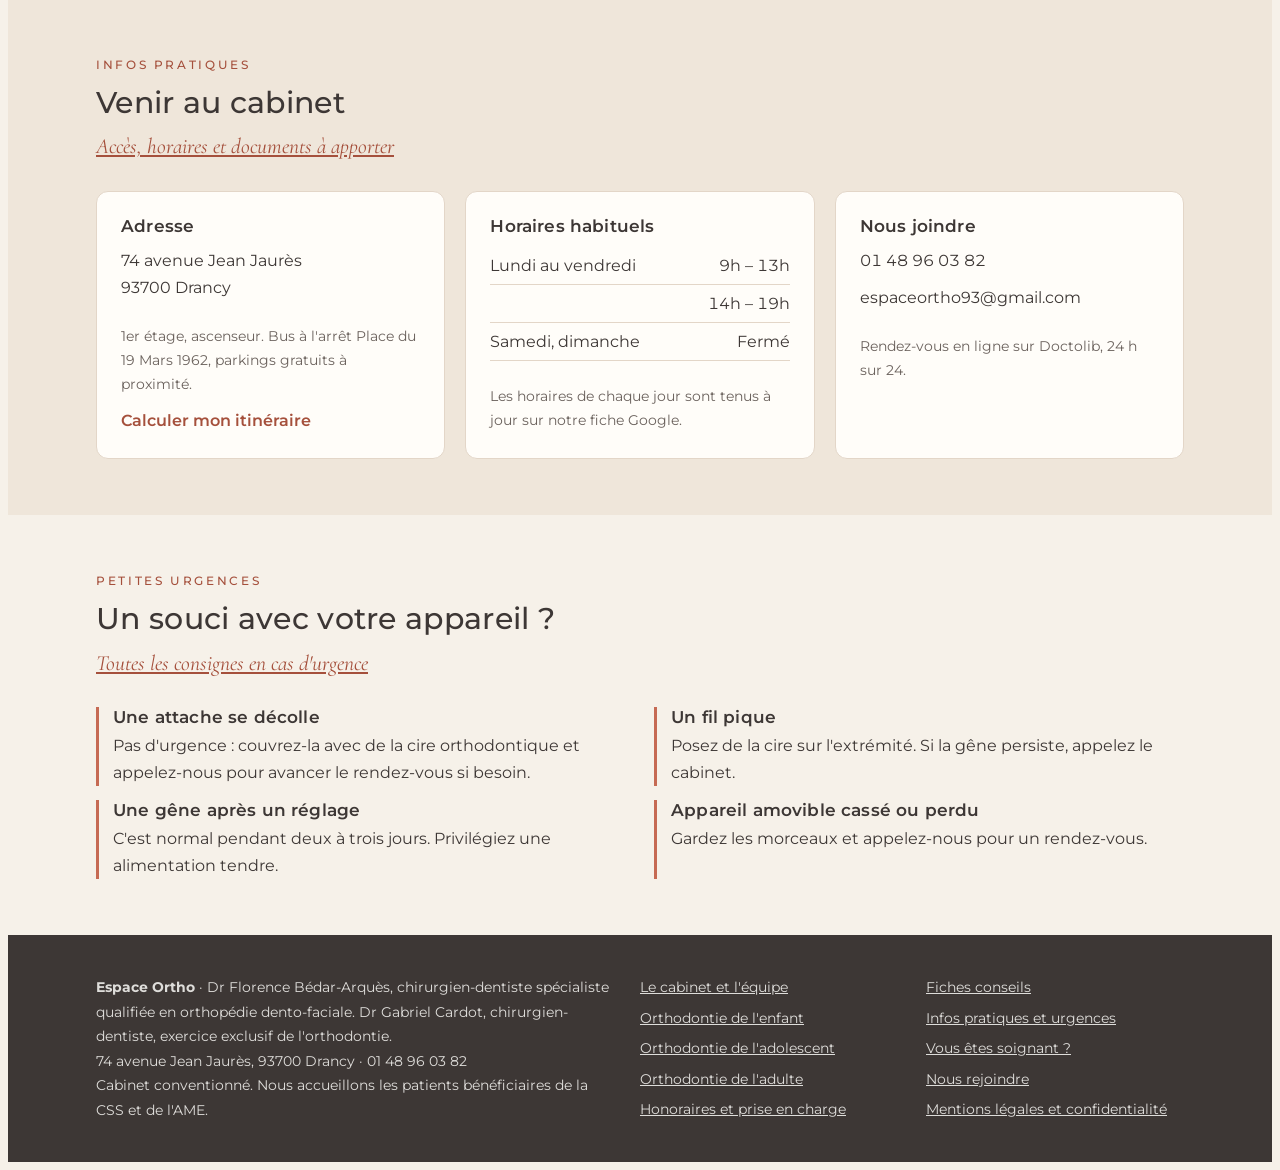
==== commit 7eb650b9: "Fond clair beige imposé, logo en corail Co-Authored-By: Claude Opus 5.5 <noreply@anthropic.com> Clau" ====
--- a/index.html
+++ b/index.html
@@ -8,18 +8,18 @@
 <meta name="claude:viewport-fit-sides" content="cover">
 <meta name="description" content="Espace Ortho, cabinet d'orthodontie familial à Drancy : enfants, adolescents et adultes.">
 <link rel="preconnect" href="https://fonts.googleapis.com"><link rel="preconnect" href="https://fonts.gstatic.com" crossorigin><link rel="stylesheet" href="https://fonts.googleapis.com/css2?family=Montserrat:wght@300;400;500;600&family=Cormorant+Garamond:ital,wght@0,500;1,400;1,500&display=swap">
-<link rel="stylesheet" href="style.css?v=202611261757">
+<link rel="stylesheet" href="style.css?v=202611261814">
 <div class="proto">Maquette de travail : photos du cabinet à venir.</div>
 <header class="site">
   <div class="wrap">
     <a class="brand" href="index.html" aria-label="Espace Ortho, accueil"><span class="wordmark"><span class="wm1">Espace</span> <span class="wm2">Ortho</span></span><small>Orthodontie · Drancy</small></a>
-    <nav class="main" aria-label="Navigation principale"><a href="cabinet.html">Notre cabinet</a><details class="dd"><summary>Nos patients</summary><div class="dd-menu"><a href="enfants.html">Enfants</a><a href="adolescents.html">Adolescents</a><a href="adultes.html">Adultes</a></div></details><details class="dd"><summary>Votre traitement</summary><div class="dd-menu"><a href="votre-traitement.html">Étapes et honoraires</a><a href="votre-traitement.html#fiches">Fiches conseils</a></div></details><a href="infos-pratiques.html">Infos pratiques</a><a href="correspondants.html">Vous êtes soignant ?</a></nav>
+    <nav class="main" aria-label="Navigation principale"><a href="cabinet.html">Notre cabinet</a><details class="dd"><summary>Nos patients</summary><div class="dd-menu"><a href="enfants.html">Enfants</a><a href="adolescents.html">Adolescents</a><a href="adultes.html">Adultes</a></div></details><details class="dd"><summary>Votre traitement</summary><div class="dd-menu"><a href="votre-traitement.html">Étapes et honoraires</a><a href="fiches.html">Fiches conseils</a></div></details><a href="infos-pratiques.html">Infos pratiques</a><a href="correspondants.html">Vous êtes soignant ?</a></nav>
     <div class="actions">
       <a class="btn primary sm" href="https://www.doctolib.fr/orthodontiste/drancy/florence-bedar-arques" target="_blank" rel="noopener">Rendez-vous</a>
       <a class="btn ghost sm" href="tel:+33148960382"><span class="num">01 48 96 03 82</span></a>
       <a class="btn ghost sm" href="mailto:espaceortho93@gmail.com">E-mail</a>
     </div>
-    <details class="burger"><summary aria-label="Menu">Menu</summary><nav aria-label="Menu mobile"><a href="cabinet.html">Notre cabinet</a><span class="mgroup">Nos patients</span><a href="enfants.html" class="msub">Enfants</a><a href="adolescents.html" class="msub">Adolescents</a><a href="adultes.html" class="msub">Adultes</a><span class="mgroup">Votre traitement</span><a href="votre-traitement.html" class="msub">Étapes et honoraires</a><a class="msub" href="votre-traitement.html#fiches">Fiches conseils</a><a href="infos-pratiques.html">Infos pratiques</a><a href="correspondants.html">Vous êtes soignant ?</a></nav></details>
+    <details class="burger"><summary aria-label="Menu">Menu</summary><nav aria-label="Menu mobile"><a href="cabinet.html">Notre cabinet</a><span class="mgroup">Nos patients</span><a href="enfants.html" class="msub">Enfants</a><a href="adolescents.html" class="msub">Adolescents</a><a href="adultes.html" class="msub">Adultes</a><span class="mgroup">Votre traitement</span><a href="votre-traitement.html" class="msub">Étapes et honoraires</a><a href="fiches.html" class="msub">Fiches conseils</a><a href="infos-pratiques.html">Infos pratiques</a><a href="correspondants.html">Vous êtes soignant ?</a></nav></details>
   </div>
 </header>
 <div class="mobilebar">
@@ -239,7 +239,7 @@
       <li><a href="votre-traitement.html">Honoraires et prise en charge</a></li>
     </ul>
     <ul>
-      <li><a href="votre-traitement.html#fiches">Fiches conseils</a></li>
+      <li><a href="fiches.html">Fiches conseils</a></li>
       <li><a href="infos-pratiques.html">Infos pratiques et urgences</a></li>
       <li><a href="correspondants.html">Vous êtes soignant ?</a></li>
       <li><a href="recrutement.html">Nous rejoindre</a></li>
@@ -247,7 +247,7 @@
     </ul>
   </div>
 </footer>
-<script src="site.js?v=202611261757"></script>
+<script src="site.js?v=202611261814"></script>
 
 </body>
 </html>
--- a/style.css
+++ b/style.css
@@ -17,18 +17,11 @@
   --serif:"Cormorant Garamond", Georgia, "Times New Roman", serif;
   --radius:12px;
 }
-/* Mode sombre imposé pour tous les visiteurs */
-@media all{
-  :root{
-    --bg:#1e1a19; --surface:#272221; --tint:#2e2523; --ink:#f1e9e6; --muted:#bdb2ae;
-    --line:#3e3431; --accent:#e3957f; --accent-ink:#1e1a19; --warm:#d27a63; --warm-soft:#332825; --coral:#c66a53;
-    color-scheme:dark;
-  }
-}
-:root[data-theme="dark"]{
-  --bg:#1e1a19; --surface:#272221; --tint:#2e2523; --ink:#f1e9e6; --muted:#bdb2ae;
-  --line:#3e3431; --accent:#e3957f; --accent-ink:#1e1a19; --warm:#d27a63; --warm-soft:#332825; --coral:#c66a53;
-  color-scheme:dark;
+/* Fond clair imposé pour tous les visiteurs : blanc cassé tirant vers le beige */
+:root,:root[data-theme]{
+  --bg:#f6f1e9; --surface:#fffdf9; --tint:#efe6da; --ink:#3d3735; --muted:#6b625d;
+  --line:#e3d6c8; --accent:#a5503c; --accent-ink:#ffffff; --warm:#c66a53; --warm-soft:#f6e5dc; --coral:#c66a53;
+  color-scheme:light;
 }
 *{box-sizing:border-box}
 body{background:var(--bg);color:var(--ink);font-family:var(--body);font-size:16px;line-height:1.7}
@@ -246,7 +239,7 @@
 .hero .wrap{grid-template-columns:1.15fr .85fr;gap:72px}
 .hero-text{max-width:560px}
 .hero-logo{position:relative;justify-self:end;width:100%;max-width:420px}
-.hero-logo{aspect-ratio:1989/1600;background:var(--accent);-webkit-mask:url(logo-blanc-640.png) center/contain no-repeat;mask:url(logo-blanc-640.png) center/contain no-repeat}
+.hero-logo{aspect-ratio:1989/1600;background:var(--coral);-webkit-mask:url(logo-blanc-640.png) center/contain no-repeat;mask:url(logo-blanc-640.png) center/contain no-repeat}
 @media (max-width:800px){
  .hero{padding-bottom:48px}
  .hero .wrap{grid-template-columns:1fr;gap:56px}
@@ -299,7 +292,7 @@
 @media (max-width:720px){.fiche-grid{grid-template-columns:1fr}}
 .callout{background:var(--surface);border:1px solid var(--line);border-left:4px solid var(--accent);border-radius:var(--radius);padding:18px 20px;display:flex;flex-direction:column;gap:6px}
 .callout h3{font-size:1.05rem;color:var(--accent)}
-.callout.ok{border-left-color:#8fb39a}.callout.ok h3{color:#8fb39a}
+.callout.ok{border-left-color:#6f9a7c}.callout.ok h3{color:#557a61}
 .callout.warn{border-left-color:var(--warm);background:var(--warm-soft)}
 .fiche-list{margin:0;padding:0;list-style:none;display:flex;flex-direction:column;gap:10px}
 .fiche-list li{position:relative;padding-left:26px}
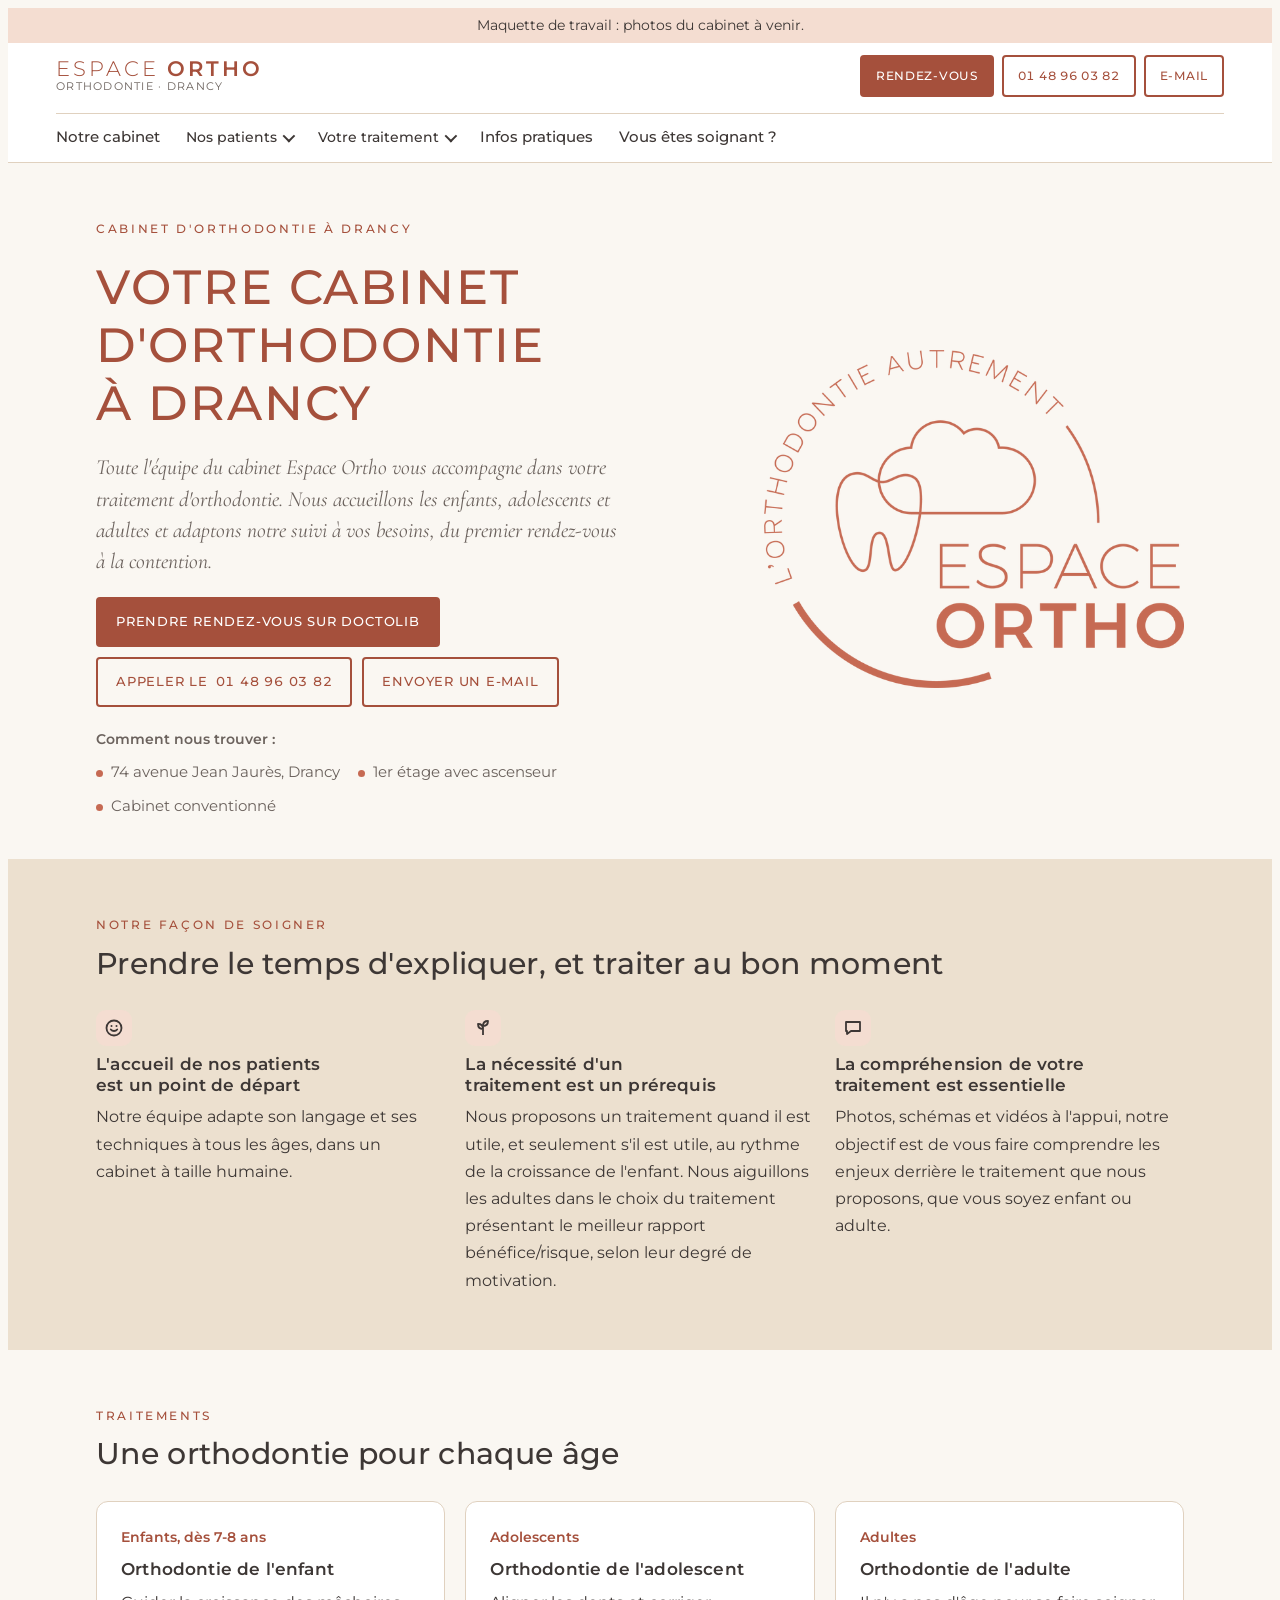
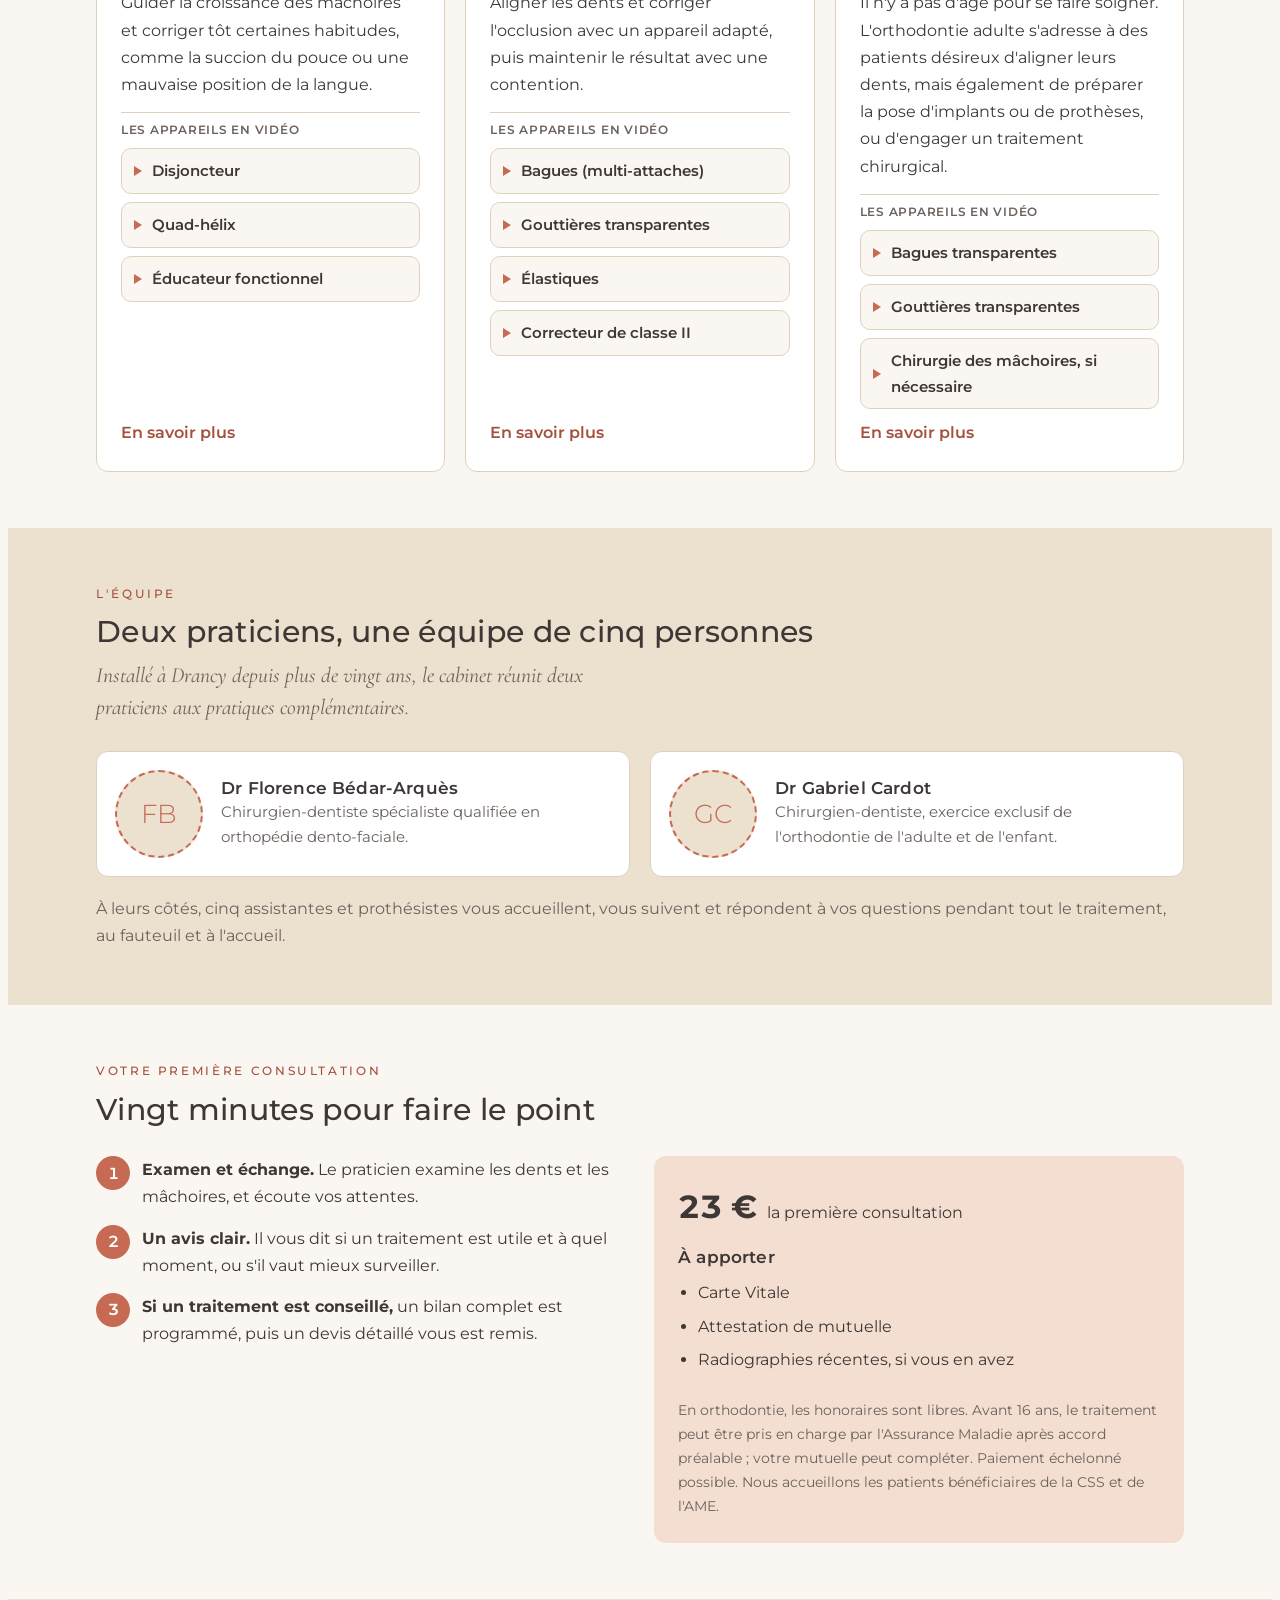
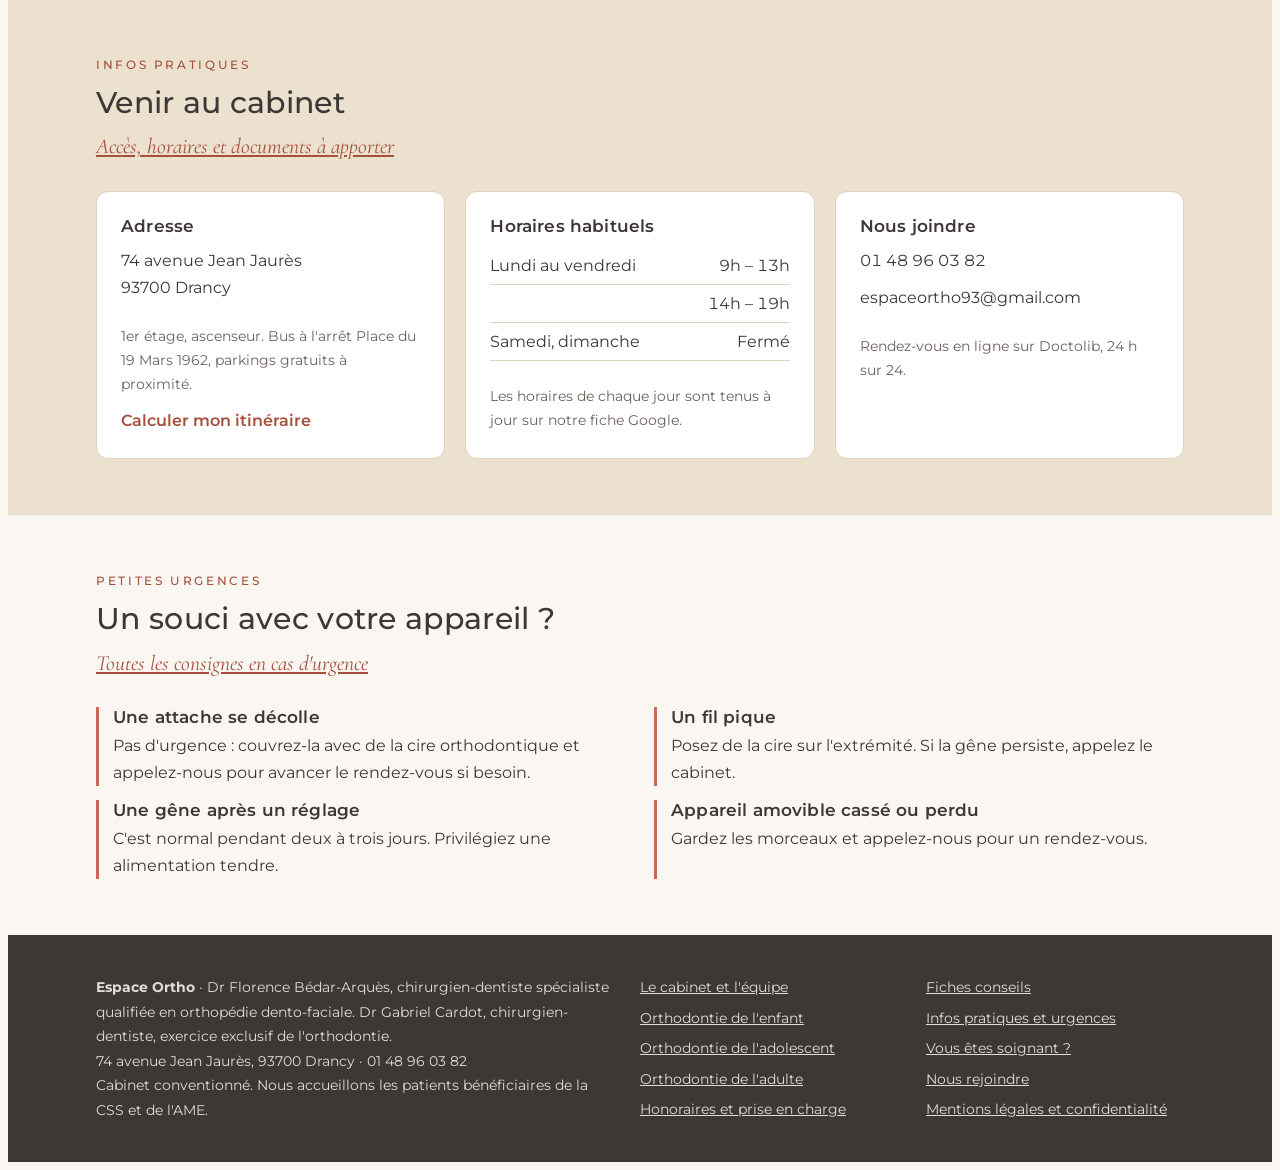
==== commit a5cf6638: "Plus de contraste entre fonds clairs et sections sablées Co-Authored-By: Claude Opus 5.5 <noreply@an" ====
--- a/index.html
+++ b/index.html
@@ -8,7 +8,7 @@
 <meta name="claude:viewport-fit-sides" content="cover">
 <meta name="description" content="Espace Ortho, cabinet d'orthodontie familial à Drancy : enfants, adolescents et adultes.">
 <link rel="preconnect" href="https://fonts.googleapis.com"><link rel="preconnect" href="https://fonts.gstatic.com" crossorigin><link rel="stylesheet" href="https://fonts.googleapis.com/css2?family=Montserrat:wght@300;400;500;600&family=Cormorant+Garamond:ital,wght@0,500;1,400;1,500&display=swap">
-<link rel="stylesheet" href="style.css?v=202611261814">
+<link rel="stylesheet" href="style.css?v=202611261817">
 <div class="proto">Maquette de travail : photos du cabinet à venir.</div>
 <header class="site">
   <div class="wrap">
@@ -247,7 +247,7 @@
     </ul>
   </div>
 </footer>
-<script src="site.js?v=202611261814"></script>
+<script src="site.js?v=202611261817"></script>
 
 </body>
 </html>
--- a/style.css
+++ b/style.css
@@ -19,8 +19,8 @@
 }
 /* Fond clair imposé pour tous les visiteurs : blanc cassé tirant vers le beige */
 :root,:root[data-theme]{
-  --bg:#f6f1e9; --surface:#fffdf9; --tint:#efe6da; --ink:#3d3735; --muted:#6b625d;
-  --line:#e3d6c8; --accent:#a5503c; --accent-ink:#ffffff; --warm:#c66a53; --warm-soft:#f6e5dc; --coral:#c66a53;
+  --bg:#faf7f2; --surface:#ffffff; --tint:#ece0cf; --ink:#3d3735; --muted:#6b625d;
+  --line:#e0d1bf; --accent:#a5503c; --accent-ink:#ffffff; --warm:#c66a53; --warm-soft:#f4ddd1; --coral:#c66a53;
   color-scheme:light;
 }
 *{box-sizing:border-box}
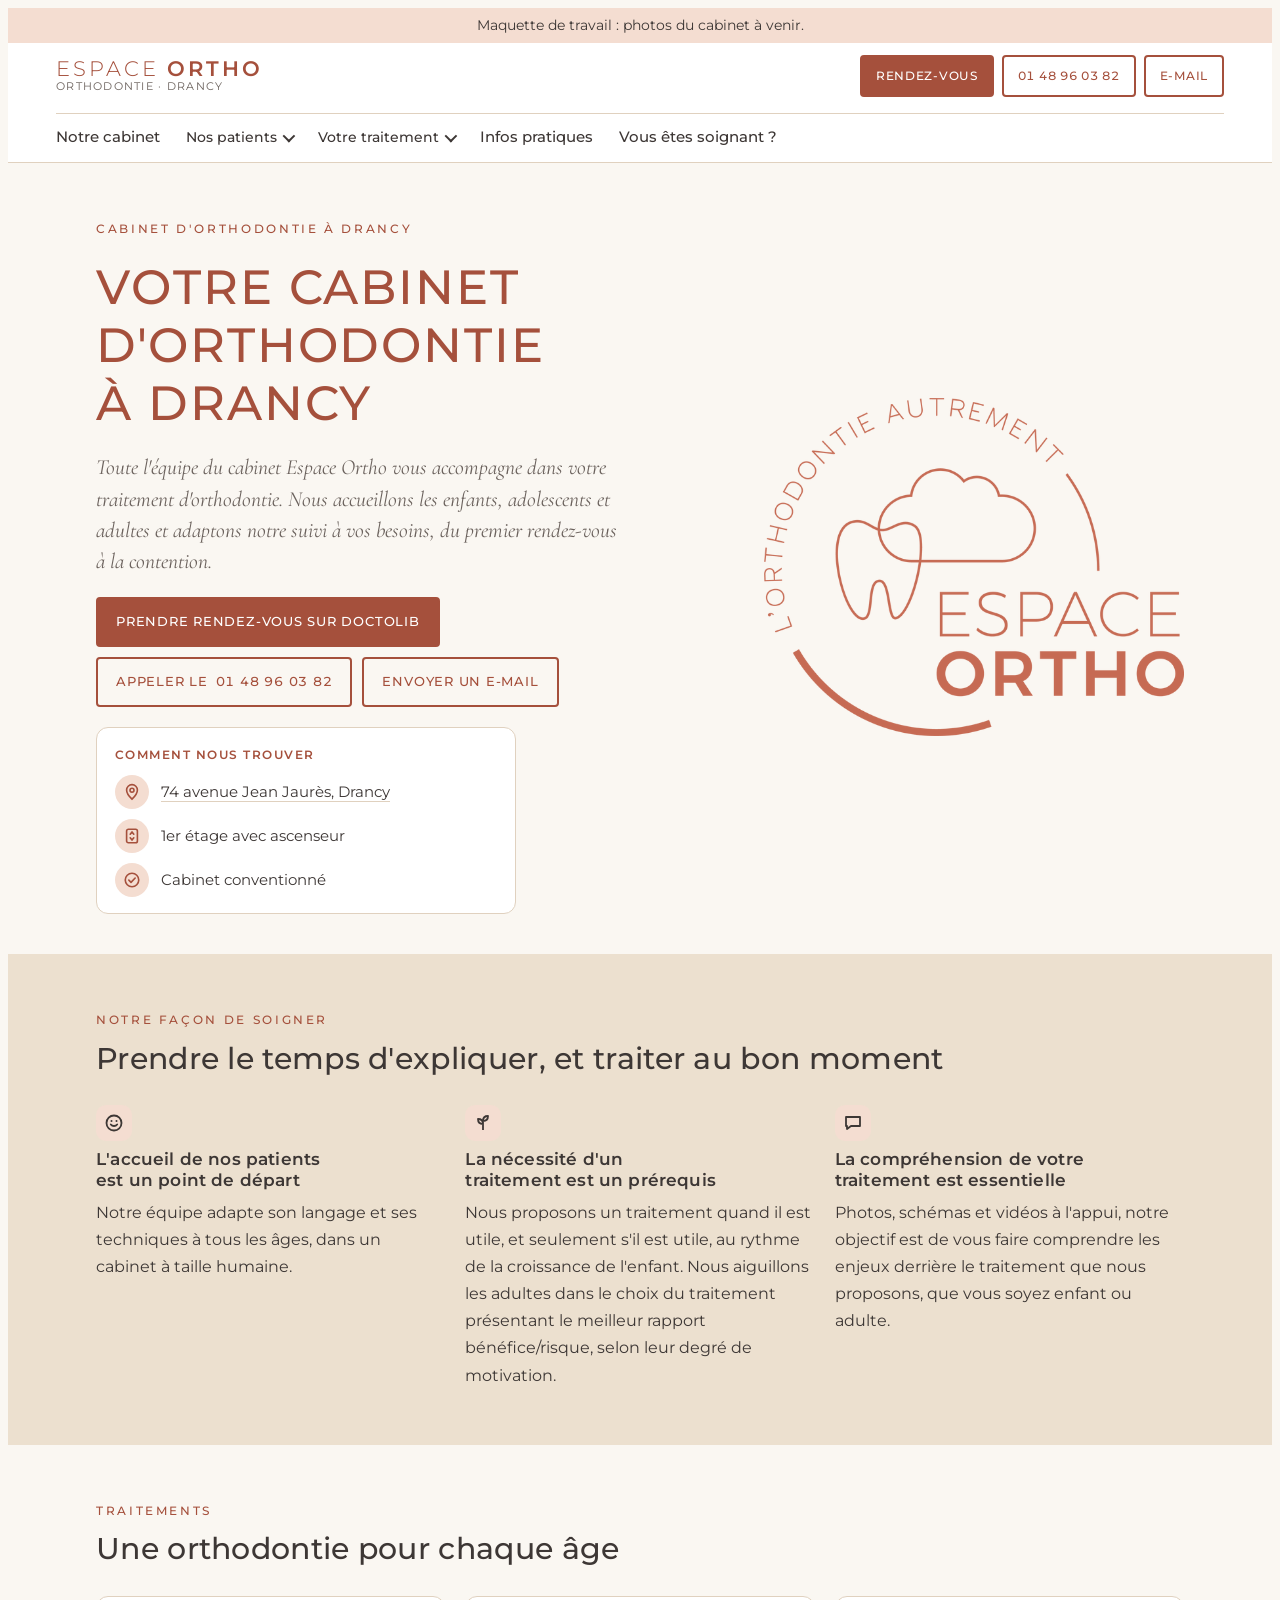
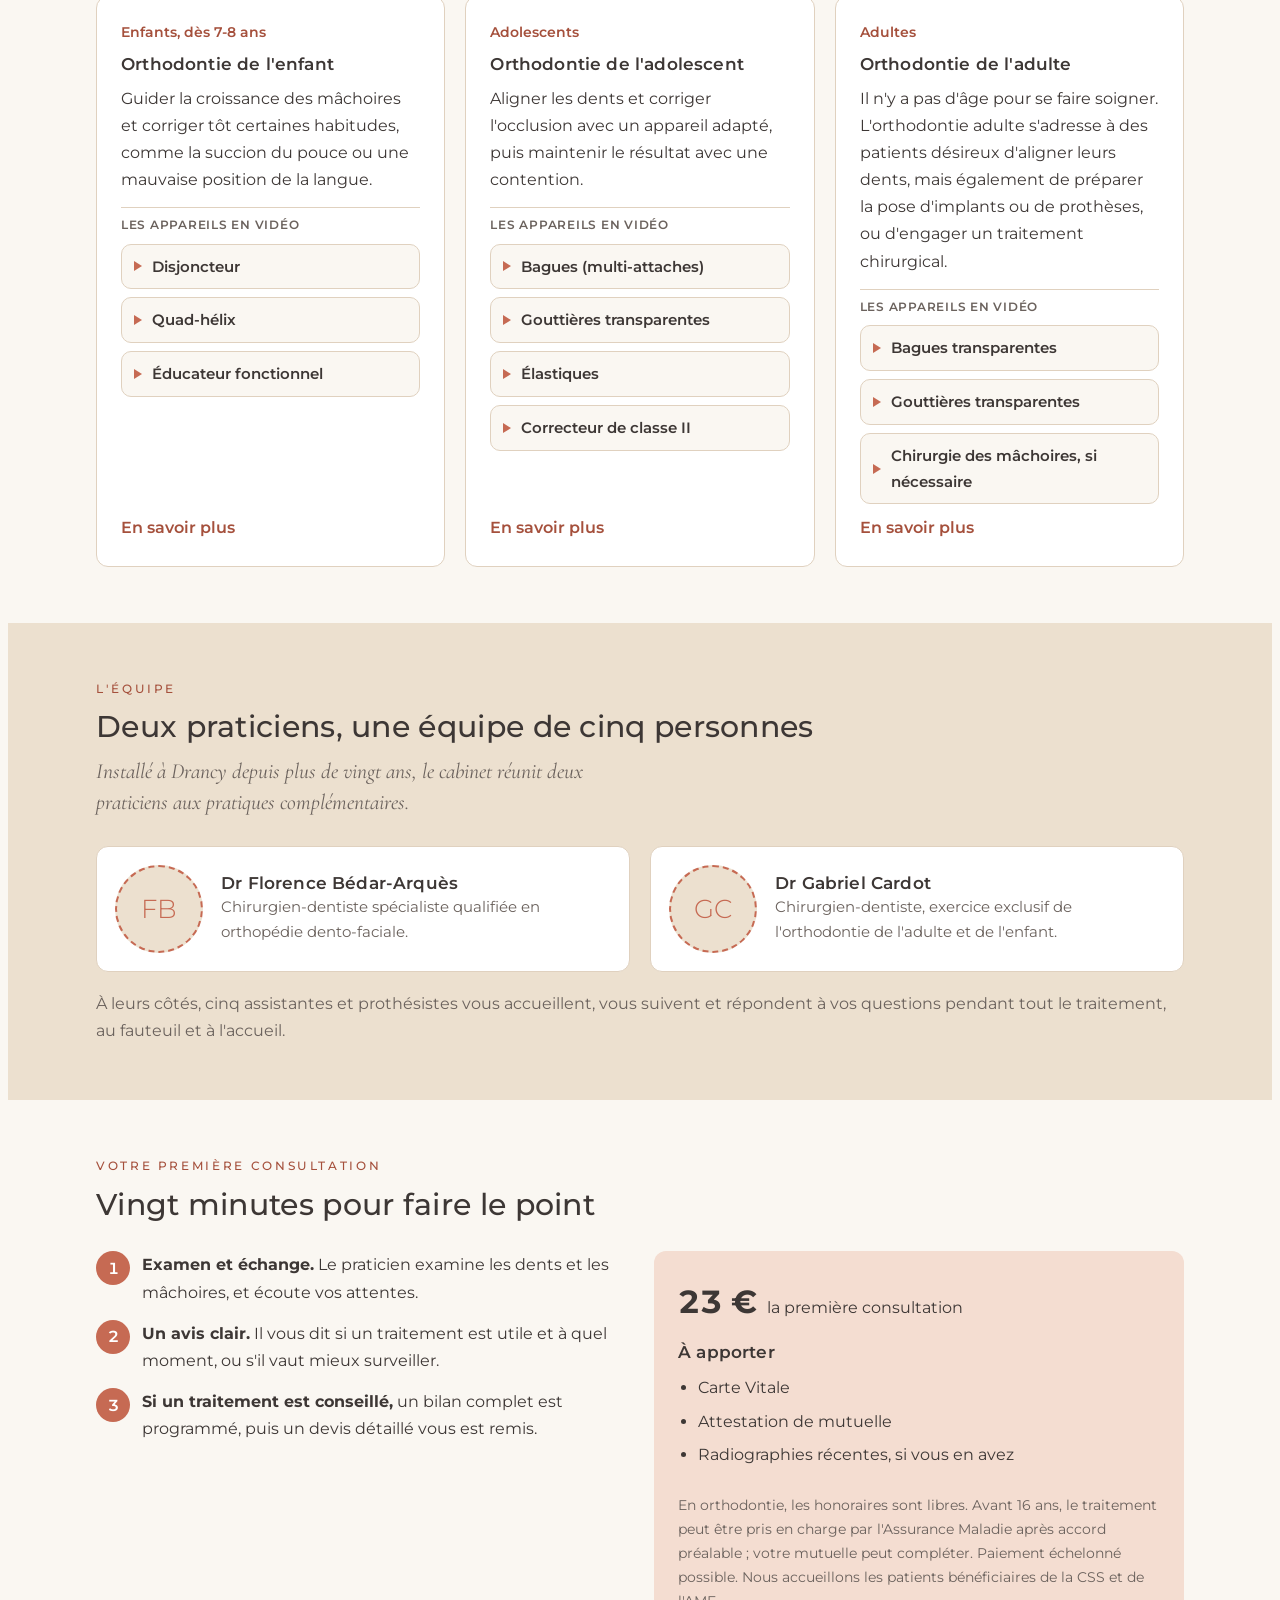
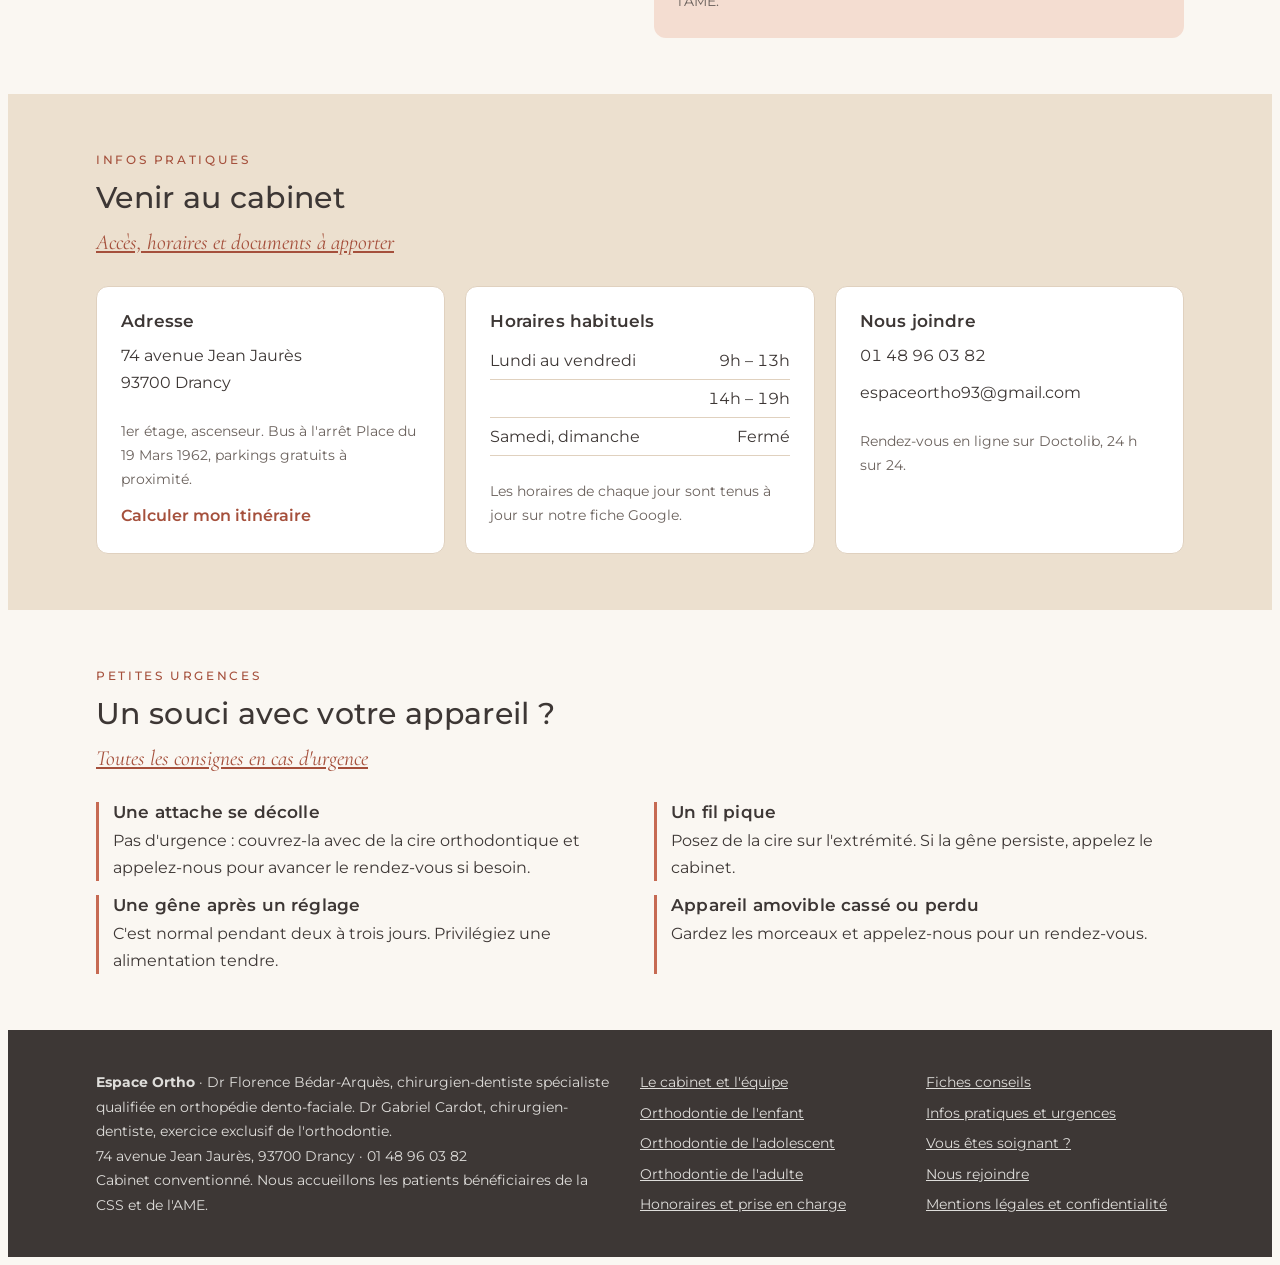
==== commit 05e77050: "Ergonomie mobile : textes centrés, pictos à côté des titres, encart Comment nous trouver, menu dépli" ====
--- a/index.html
+++ b/index.html
@@ -8,7 +8,7 @@
 <meta name="claude:viewport-fit-sides" content="cover">
 <meta name="description" content="Espace Ortho, cabinet d'orthodontie familial à Drancy : enfants, adolescents et adultes.">
 <link rel="preconnect" href="https://fonts.googleapis.com"><link rel="preconnect" href="https://fonts.gstatic.com" crossorigin><link rel="stylesheet" href="https://fonts.googleapis.com/css2?family=Montserrat:wght@300;400;500;600&family=Cormorant+Garamond:ital,wght@0,500;1,400;1,500&display=swap">
-<link rel="stylesheet" href="style.css?v=202611261817">
+<link rel="stylesheet" href="style.css?v=202611261822">
 <div class="proto">Maquette de travail : photos du cabinet à venir.</div>
 <header class="site">
   <div class="wrap">
@@ -19,7 +19,7 @@
       <a class="btn ghost sm" href="tel:+33148960382"><span class="num">01 48 96 03 82</span></a>
       <a class="btn ghost sm" href="mailto:espaceortho93@gmail.com">E-mail</a>
     </div>
-    <details class="burger"><summary aria-label="Menu">Menu</summary><nav aria-label="Menu mobile"><a href="cabinet.html">Notre cabinet</a><span class="mgroup">Nos patients</span><a href="enfants.html" class="msub">Enfants</a><a href="adolescents.html" class="msub">Adolescents</a><a href="adultes.html" class="msub">Adultes</a><span class="mgroup">Votre traitement</span><a href="votre-traitement.html" class="msub">Étapes et honoraires</a><a href="fiches.html" class="msub">Fiches conseils</a><a href="infos-pratiques.html">Infos pratiques</a><a href="correspondants.html">Vous êtes soignant ?</a></nav></details>
+    <details class="burger"><summary aria-label="Menu">Menu</summary><nav aria-label="Menu mobile"><a href="cabinet.html" class="mtop">Notre cabinet</a><details class="mgrp"><summary>Nos patients</summary><a href="enfants.html" class="msub">Enfants</a><a href="adolescents.html" class="msub">Adolescents</a><a href="adultes.html" class="msub">Adultes</a></details><details class="mgrp"><summary>Votre traitement</summary><a href="votre-traitement.html" class="msub">Étapes et honoraires</a><a href="fiches.html" class="msub">Fiches conseils</a></details><a href="infos-pratiques.html" class="mtop">Infos pratiques</a><a href="correspondants.html" class="mtop">Vous êtes soignant ?</a></nav></details>
   </div>
 </header>
 <div class="mobilebar">
@@ -39,12 +39,14 @@
           <a class="btn ghost" href="tel:+33148960382">Appeler le <span class="num">01 48 96 03 82</span></a>
           <a class="btn ghost" href="mailto:espaceortho93@gmail.com">Envoyer un e-mail</a>
         </div>
-        <p class="facts-label">Comment nous trouver :</p>
-        <ul class="facts">
-          <li>74 avenue Jean Jaurès, Drancy</li>
-          <li>1er étage avec ascenseur</li>
-          <li>Cabinet conventionné</li>
-        </ul>
+        <div class="findus">
+          <p class="findus-label">Comment nous trouver</p>
+          <ul>
+            <li><span class="ico"><svg width="18" height="18" viewBox="0 0 20 20" aria-hidden="true"><path d="M10 18s6-5.6 6-10.2A6 6 0 0 0 4 7.8C4 12.4 10 18 10 18z" fill="none" stroke="currentColor" stroke-width="1.8"/><circle cx="10" cy="8" r="2.2" fill="none" stroke="currentColor" stroke-width="1.8"/></svg></span><a href="infos-pratiques.html">74 avenue Jean Jaurès, Drancy</a></li>
+            <li><span class="ico"><svg width="18" height="18" viewBox="0 0 20 20" aria-hidden="true"><rect x="4" y="2.5" width="12" height="15" rx="2" fill="none" stroke="currentColor" stroke-width="1.8"/><path d="M8 8l2-2.5L12 8M8 12l2 2.5 2-2.5" fill="none" stroke="currentColor" stroke-width="1.8" stroke-linecap="round" stroke-linejoin="round"/></svg></span><span>1er étage avec ascenseur</span></li>
+            <li><span class="ico"><svg width="18" height="18" viewBox="0 0 20 20" aria-hidden="true"><circle cx="10" cy="10" r="7.5" fill="none" stroke="currentColor" stroke-width="1.8"/><path d="M6.5 10.2l2.4 2.4 4.6-4.8" fill="none" stroke="currentColor" stroke-width="1.8" stroke-linecap="round" stroke-linejoin="round"/></svg></span><span>Cabinet conventionné</span></li>
+          </ul>
+        </div>
       </div>
       <div class="hero-logo" role="img" aria-label="Logo Espace Ortho, l'orthodontie autrement"></div>
     </div>
@@ -247,7 +249,7 @@
     </ul>
   </div>
 </footer>
-<script src="site.js?v=202611261817"></script>
+<script src="site.js?v=202611261822"></script>
 
 </body>
 </html>
--- a/style.css
+++ b/style.css
@@ -318,3 +318,35 @@
 .print-brand{display:none}
 @media print{.print-brand{display:block;font-family:var(--display);letter-spacing:.12em;text-transform:uppercase;font-size:.8rem;color:#a5503c;border-bottom:1px solid #ddd;padding-bottom:8px;margin-bottom:8px}}
 @media (max-width:560px){.phero::after{display:none}}
+/* Comment nous trouver */
+.findus{background:var(--surface);border:1px solid var(--line);border-radius:var(--radius);padding:16px 18px;display:flex;flex-direction:column;gap:10px;max-width:420px}
+.findus-label{font-size:.78rem;font-weight:600;letter-spacing:.12em;text-transform:uppercase;color:var(--accent)}
+.findus ul{list-style:none;margin:0;padding:0;display:flex;flex-direction:column;gap:10px}
+.findus li{display:flex;align-items:center;gap:12px;font-size:.95rem}
+.findus .ico{flex:none;width:34px;height:34px;border-radius:50%;background:var(--warm-soft);color:var(--accent);display:grid;place-items:center}
+.findus a{color:var(--ink);text-decoration:underline;text-decoration-color:var(--line);text-underline-offset:4px}
+/* Menu mobile : rubriques principales en gras, groupes dépliables */
+.burger nav a.mtop,.burger .mgrp summary{font-weight:600;color:var(--ink)}
+.burger .mgrp summary{border:0;border-radius:8px;list-style:none;cursor:pointer;padding:9px 10px;border-radius:8px;display:flex;justify-content:space-between;align-items:center}
+.burger .mgrp summary::-webkit-details-marker{display:none}
+.burger .mgrp summary::after{content:"";width:7px;height:7px;border-right:2px solid currentColor;border-bottom:2px solid currentColor;transform:rotate(45deg);transition:transform .2s;margin-right:4px}
+.burger .mgrp[open] summary::after{transform:rotate(-135deg)}
+.burger .mgrp[open] summary{color:var(--accent)}
+.burger .mgrp a.msub{display:block;padding-left:24px;font-weight:400}
+/* Téléphone : textes centrés, pictos à côté des titres */
+@media (max-width:700px){
+  .hero-text,.head,.phero .wrap,.cta-in,.cta-in>div:first-child{text-align:center;align-items:center}
+  .hero-text .actions,.cta .actions,.fiche-tools{justify-content:center}
+  .hero-text .actions .btn{width:100%;justify-content:center}
+  .findus{align-self:stretch;max-width:none;text-align:left}
+  .findus-label{text-align:center}
+  .point{display:grid;grid-template-columns:36px auto;justify-content:center;align-items:center;column-gap:12px;row-gap:8px;text-align:center}
+  .point h3{text-align:left}
+  .point p{grid-column:1/-1}
+  .point h3 br{display:none}
+  .card,.person{text-align:center}
+  .card .devices,.card details{text-align:left}
+  .person{flex-direction:column}
+  .team-note{text-align:center}
+  .crumb{justify-content:center}
+}
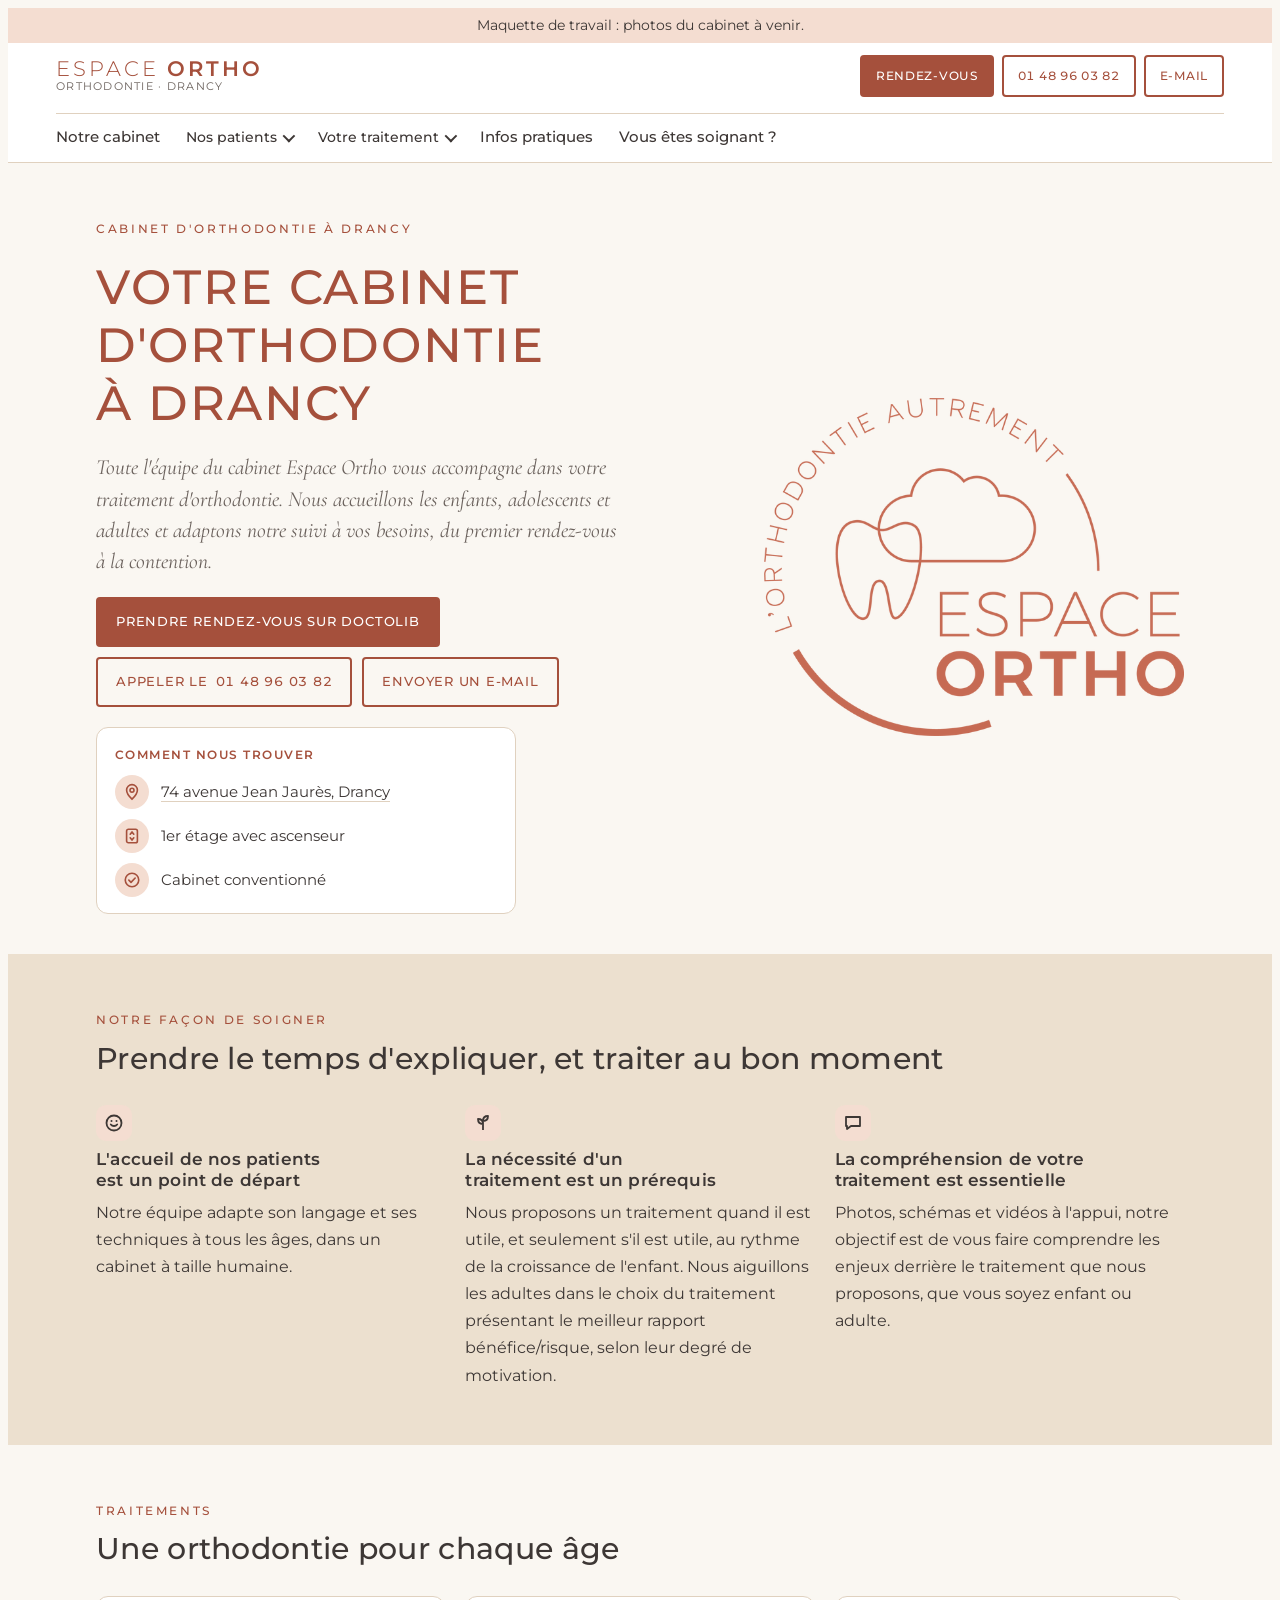
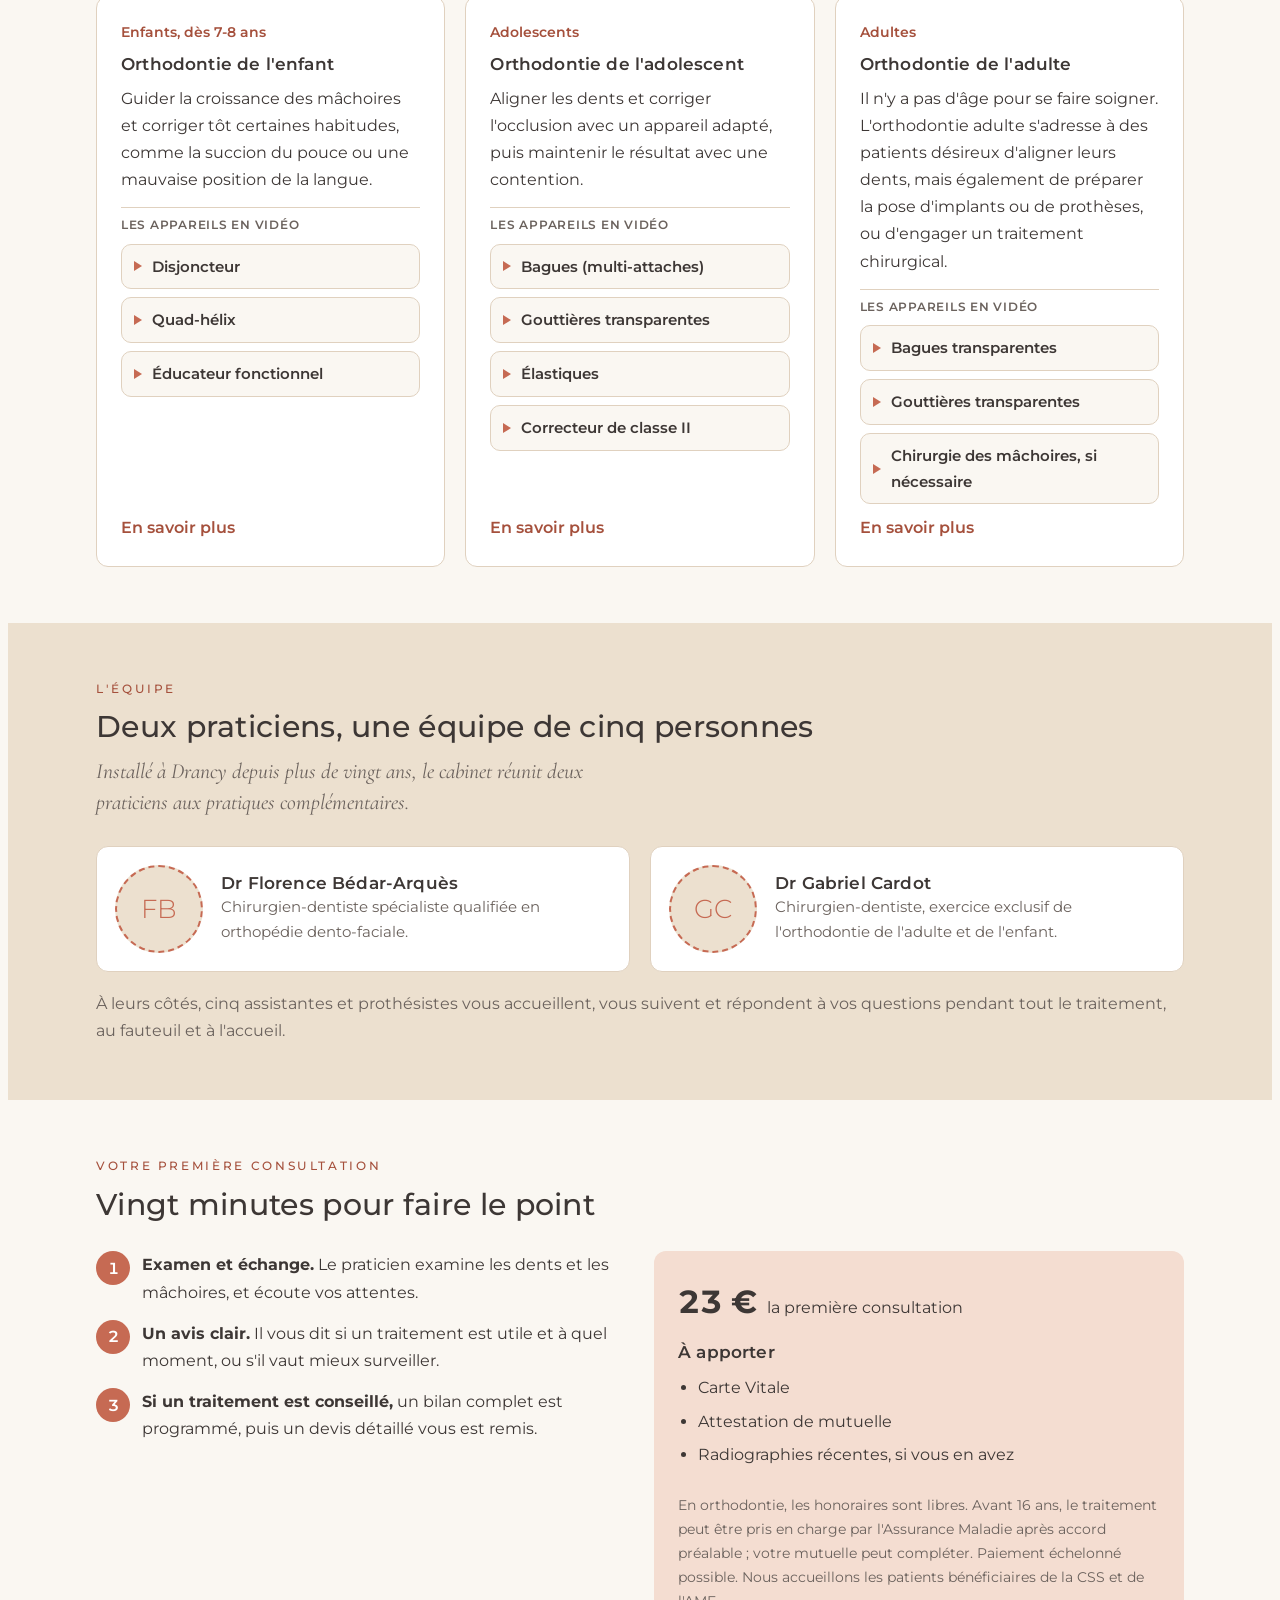
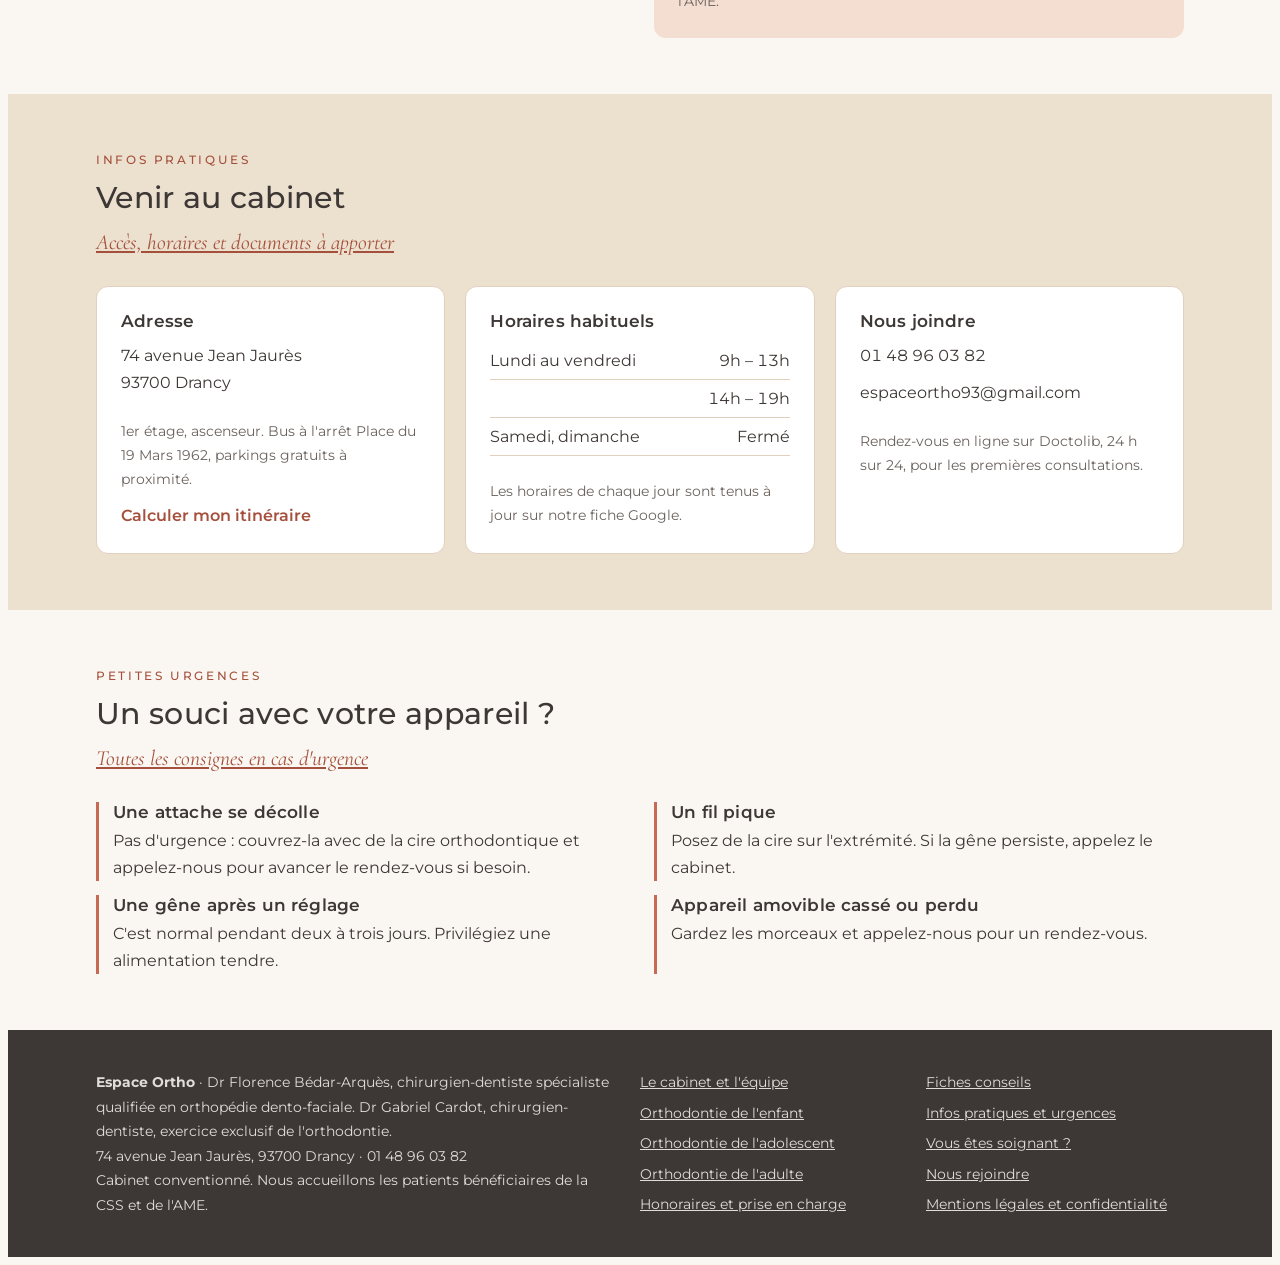
==== commit 90fb67d3: "Textes : page Notre cabinet et Infos pratiques (corrections du document) Co-Authored-By: Claude Opus" ====
--- a/index.html
+++ b/index.html
@@ -8,7 +8,7 @@
 <meta name="claude:viewport-fit-sides" content="cover">
 <meta name="description" content="Espace Ortho, cabinet d'orthodontie familial à Drancy : enfants, adolescents et adultes.">
 <link rel="preconnect" href="https://fonts.googleapis.com"><link rel="preconnect" href="https://fonts.gstatic.com" crossorigin><link rel="stylesheet" href="https://fonts.googleapis.com/css2?family=Montserrat:wght@300;400;500;600&family=Cormorant+Garamond:ital,wght@0,500;1,400;1,500&display=swap">
-<link rel="stylesheet" href="style.css?v=202611261822">
+<link rel="stylesheet" href="style.css?v=202611261827">
 <div class="proto">Maquette de travail : photos du cabinet à venir.</div>
 <header class="site">
   <div class="wrap">
@@ -205,7 +205,7 @@
           <h3>Nous joindre</h3>
           <p class="num" style="font-variant-numeric:tabular-nums">01 48 96 03 82</p>
           <p>espaceortho93@gmail.com</p>
-          <p class="small">Rendez-vous en ligne sur Doctolib, 24 h sur 24.</p>
+          <p class="small">Rendez-vous en ligne sur Doctolib, 24 h sur 24, pour les premières consultations.</p>
         </div>
       </div>
     </div>
@@ -249,7 +249,7 @@
     </ul>
   </div>
 </footer>
-<script src="site.js?v=202611261822"></script>
+<script src="site.js?v=202611261827"></script>
 
 </body>
 </html>
